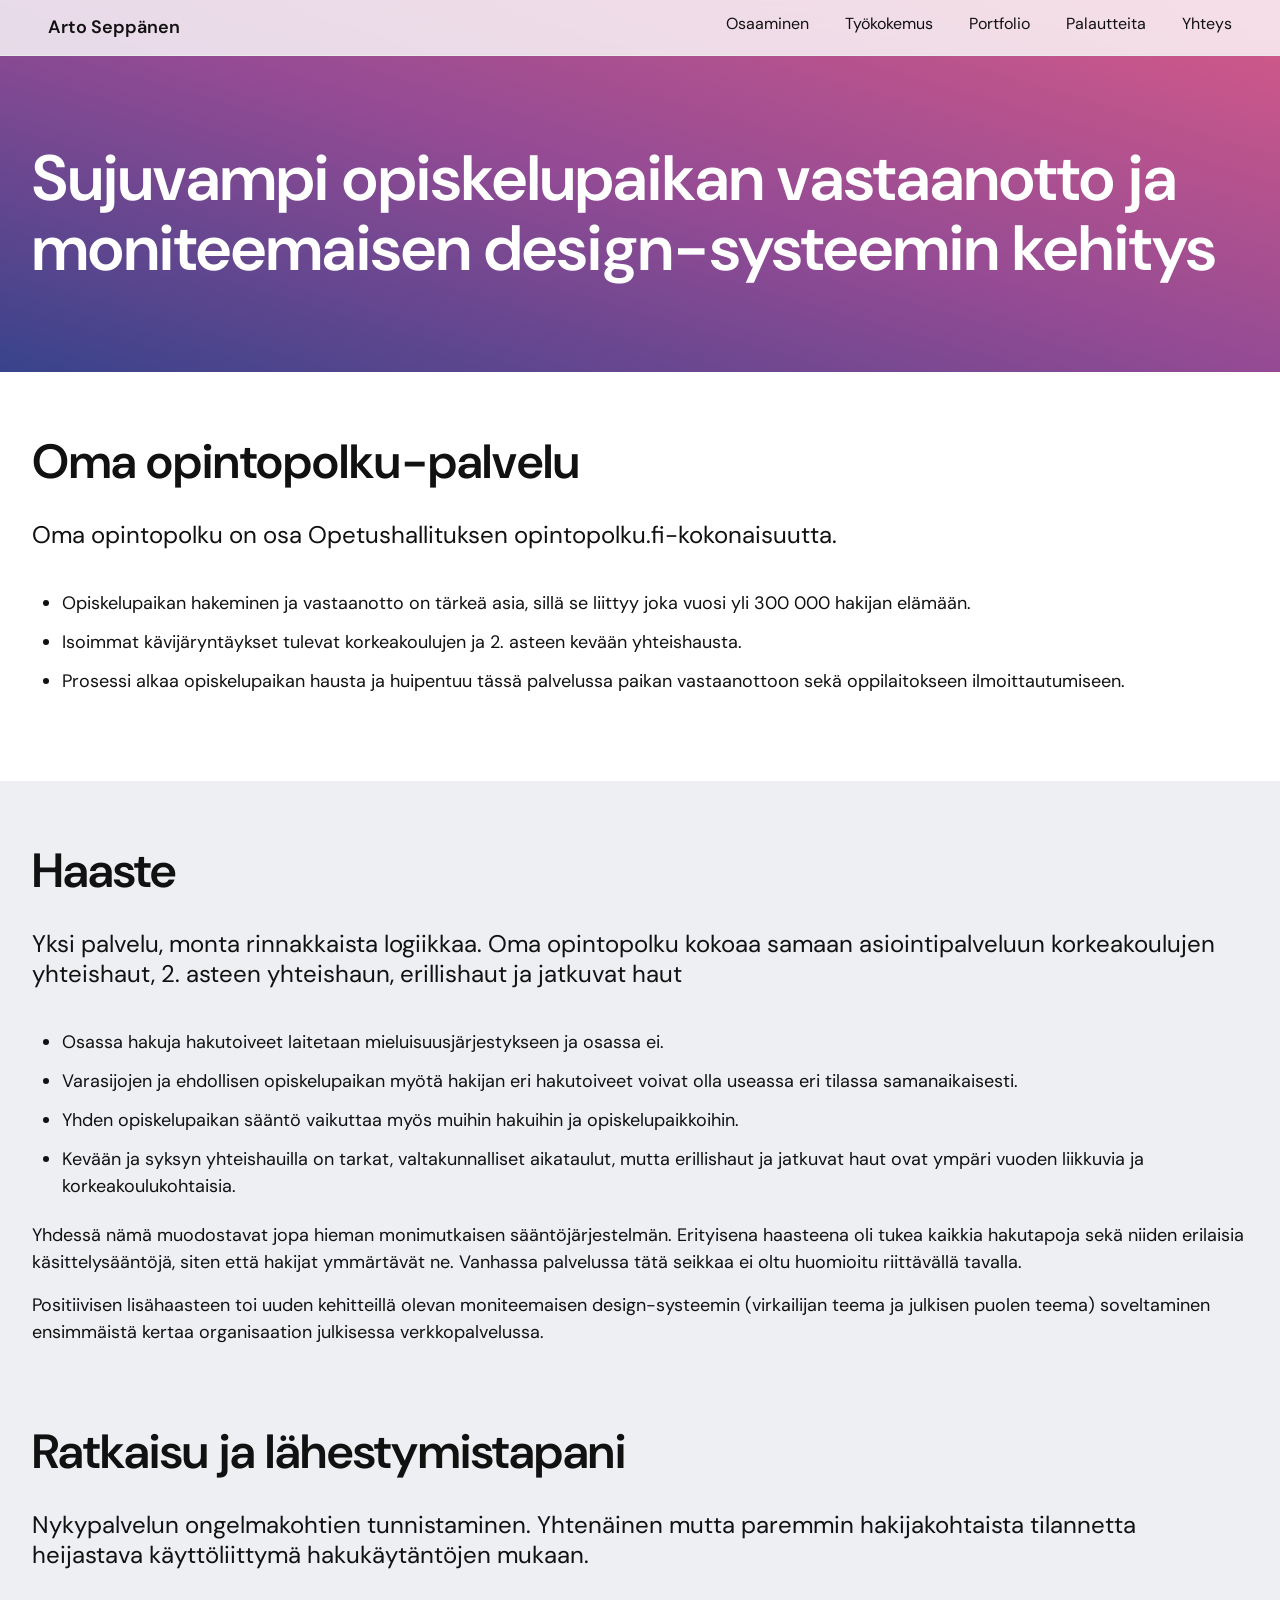
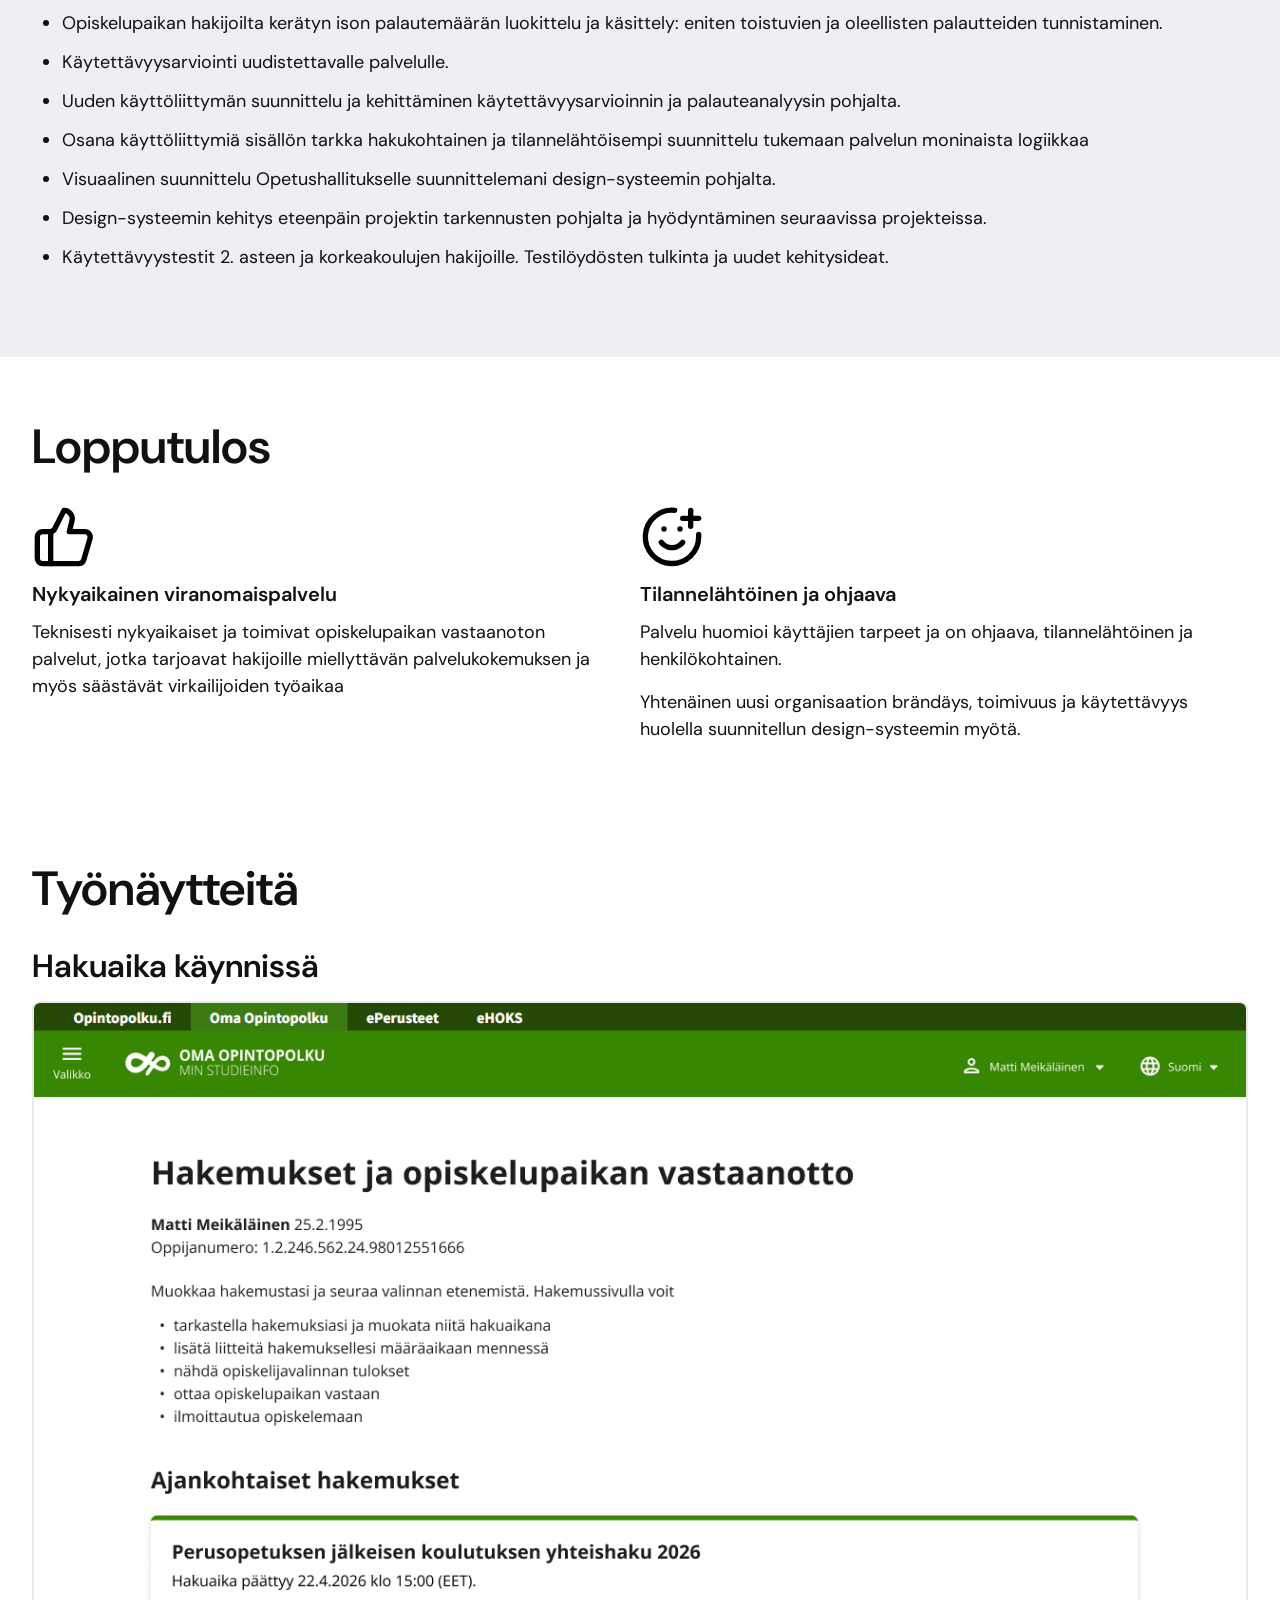
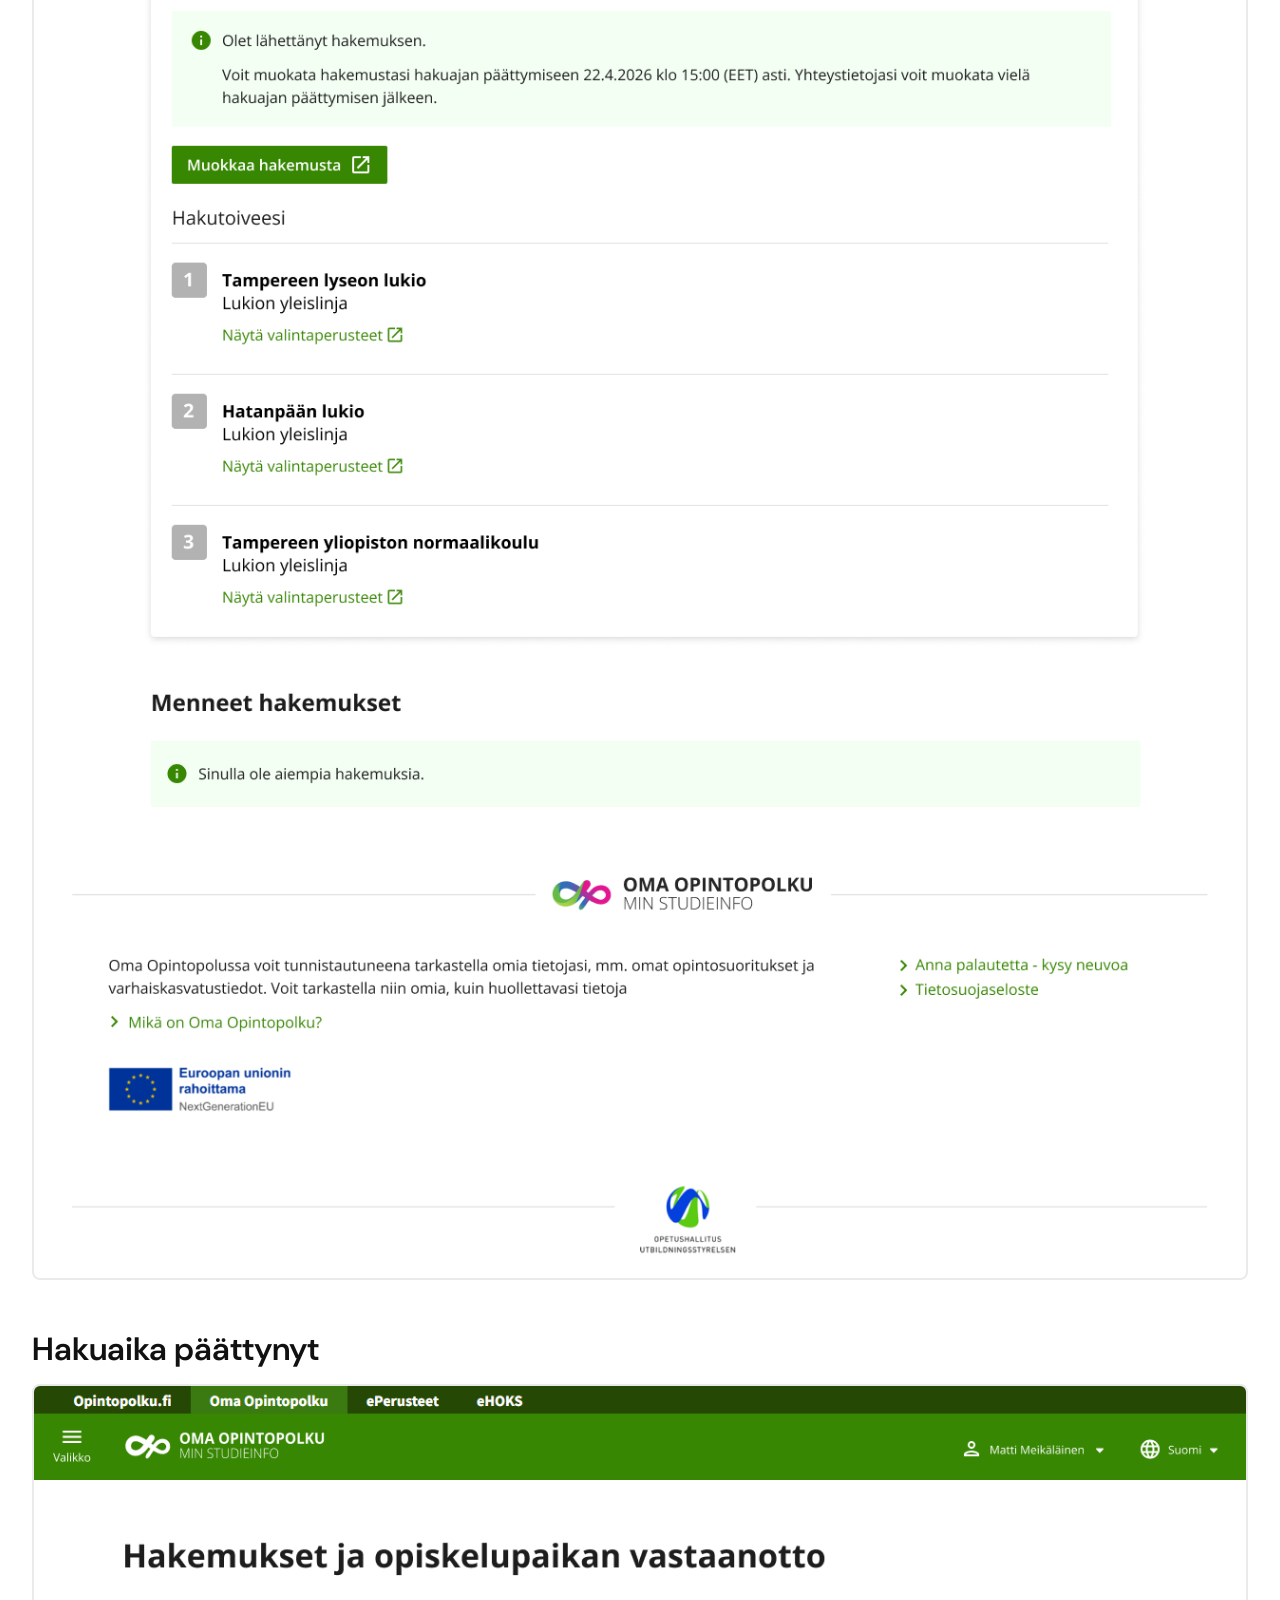
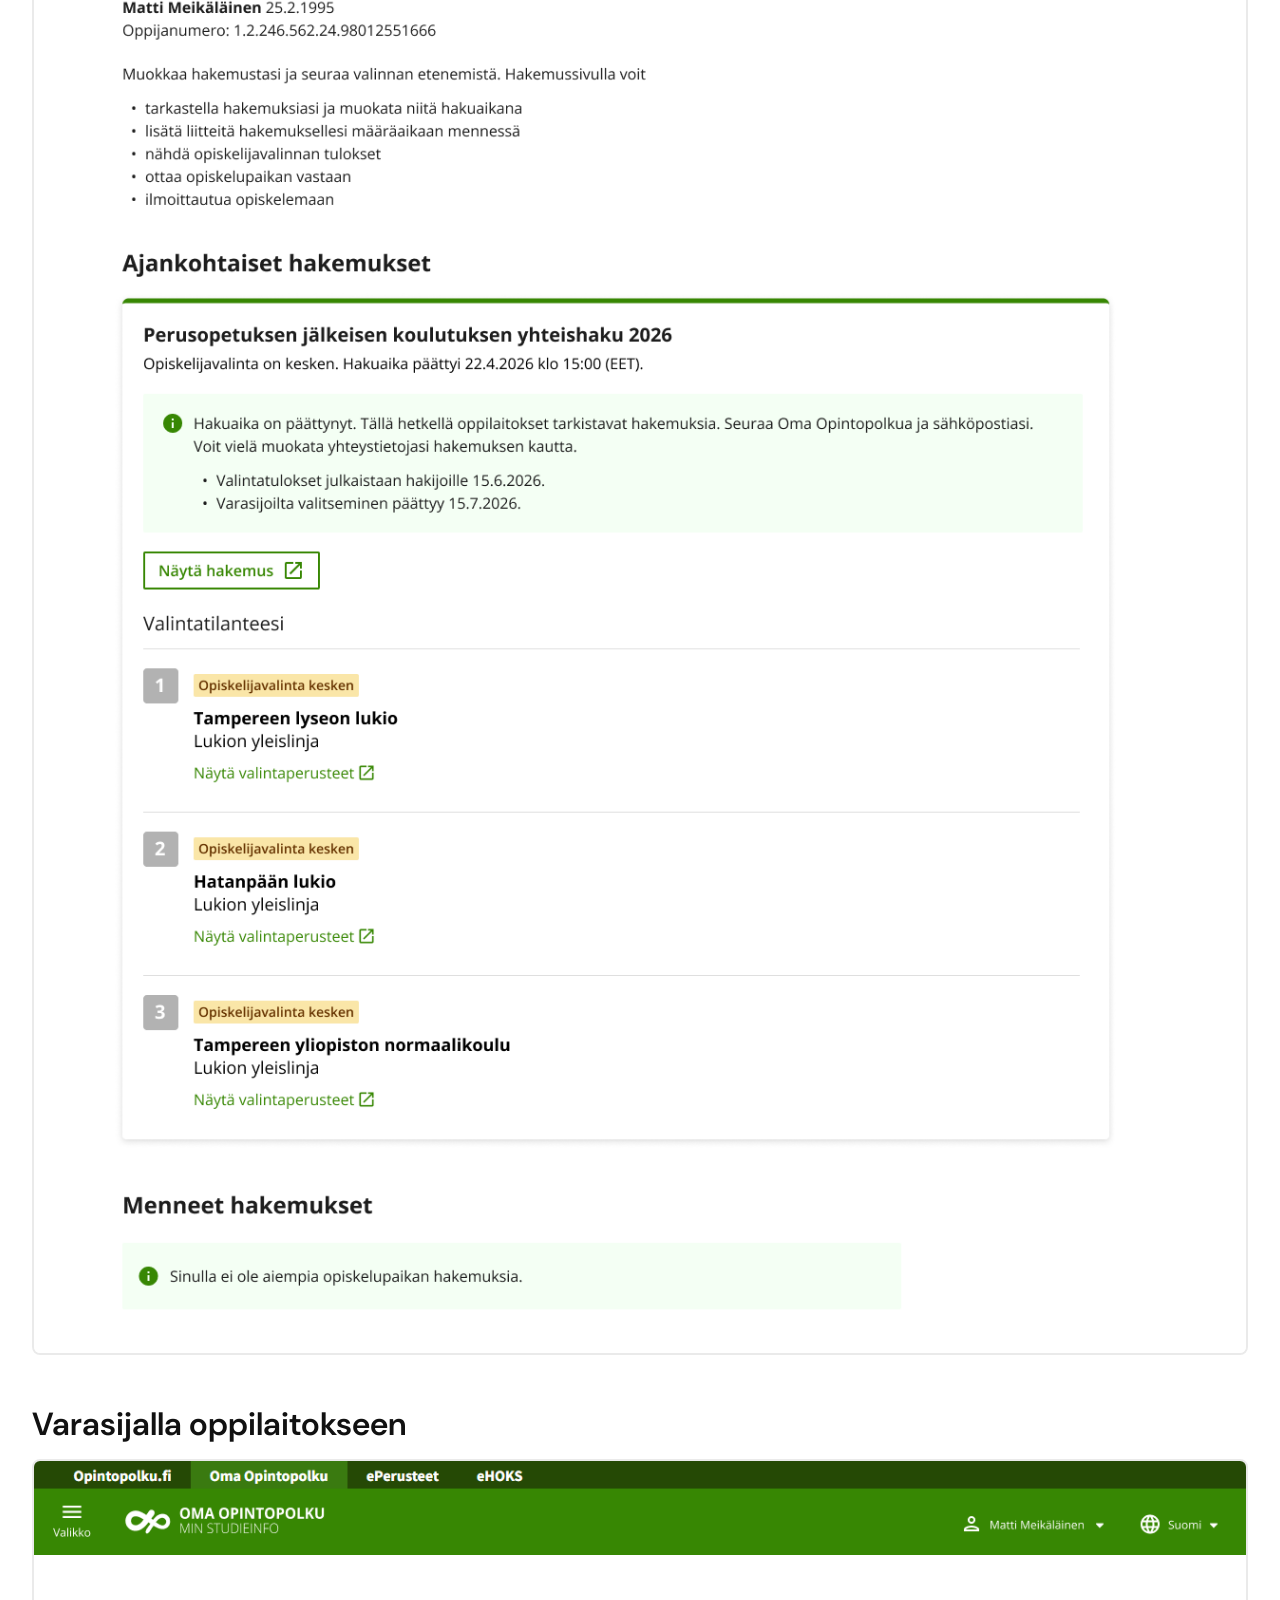
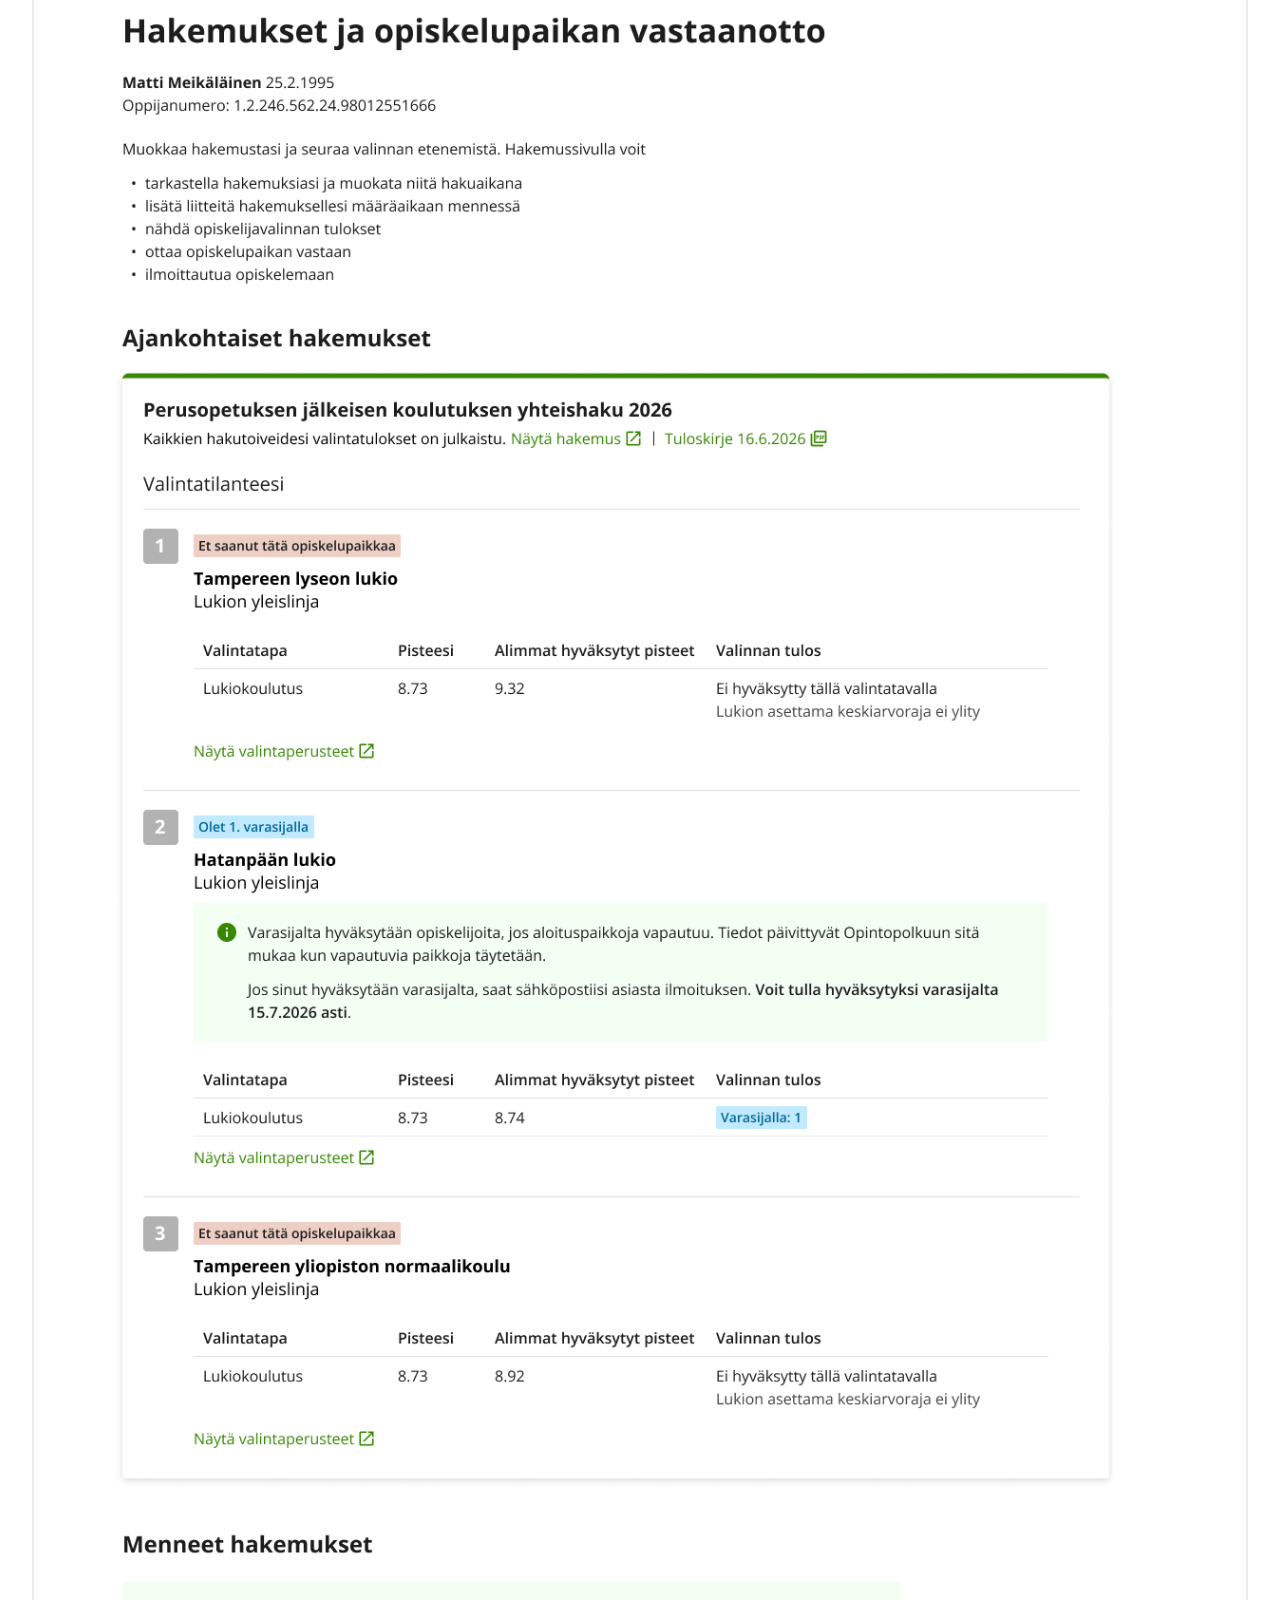
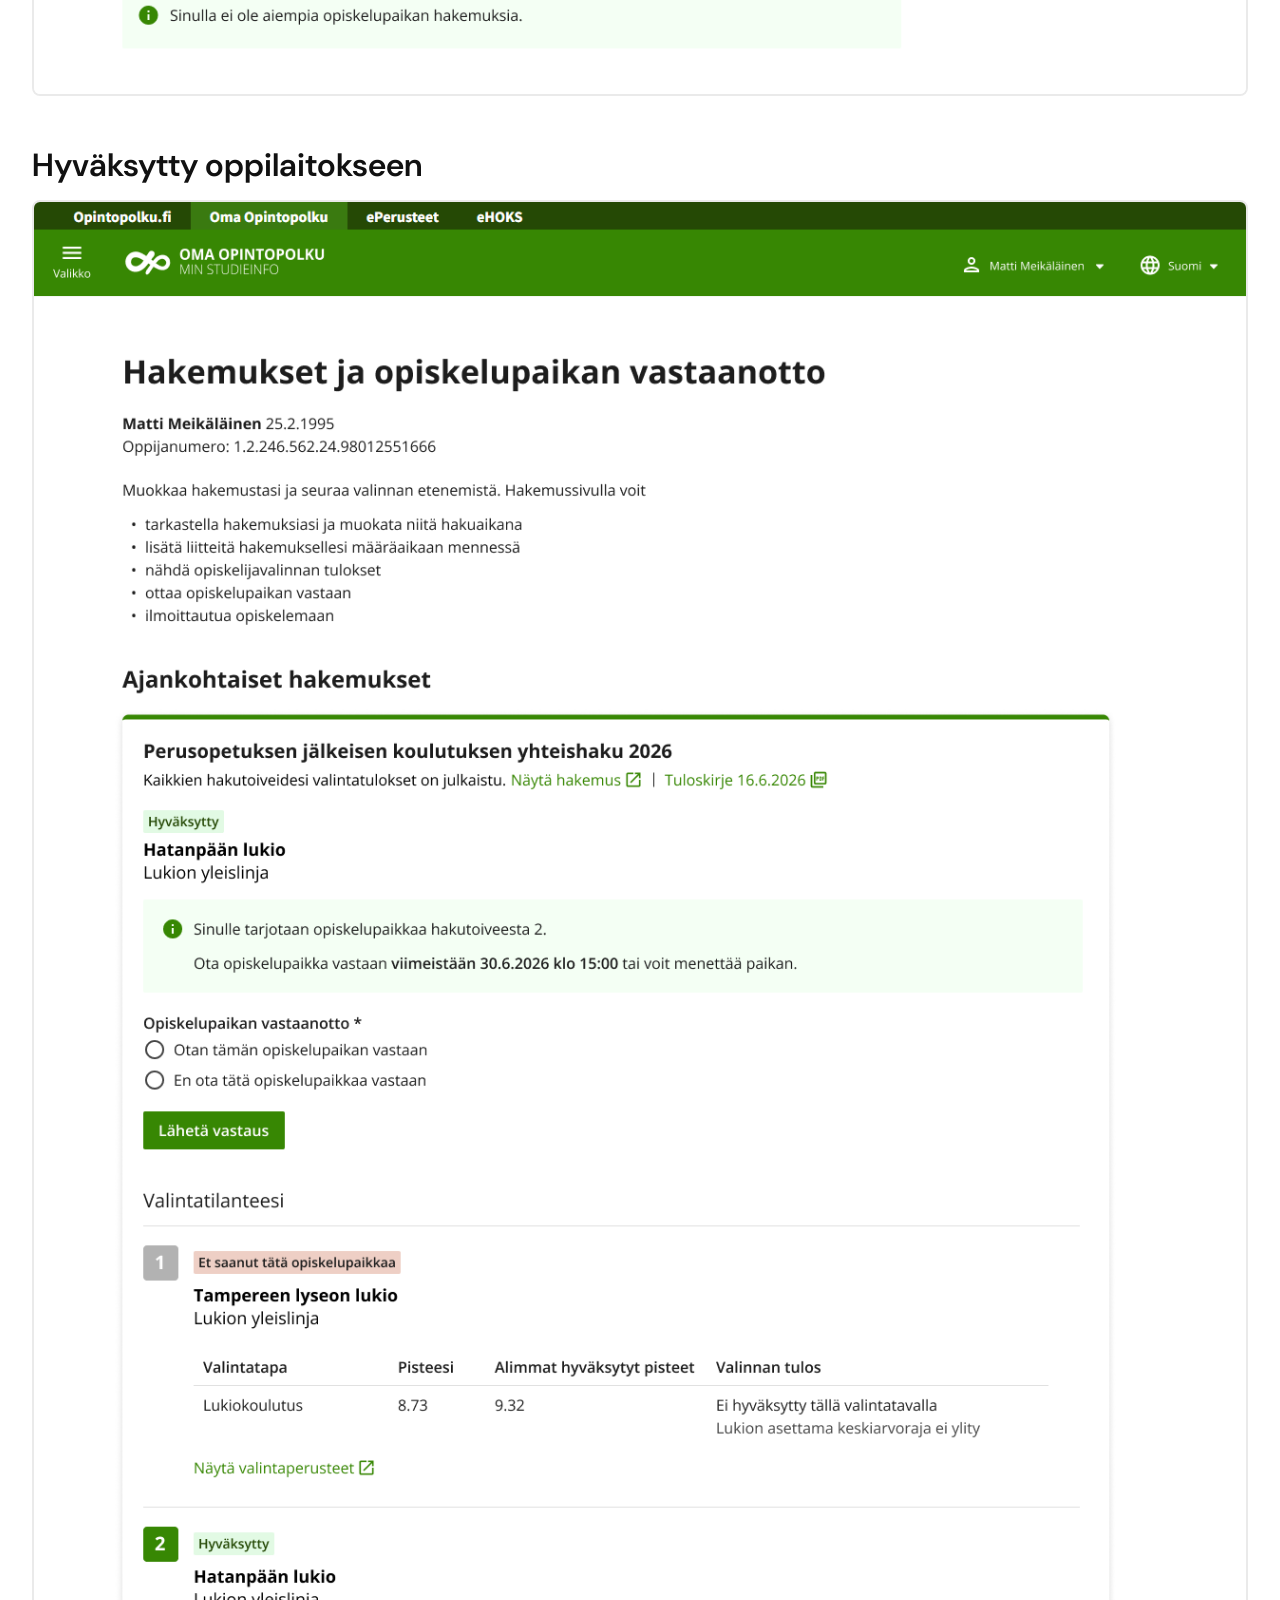
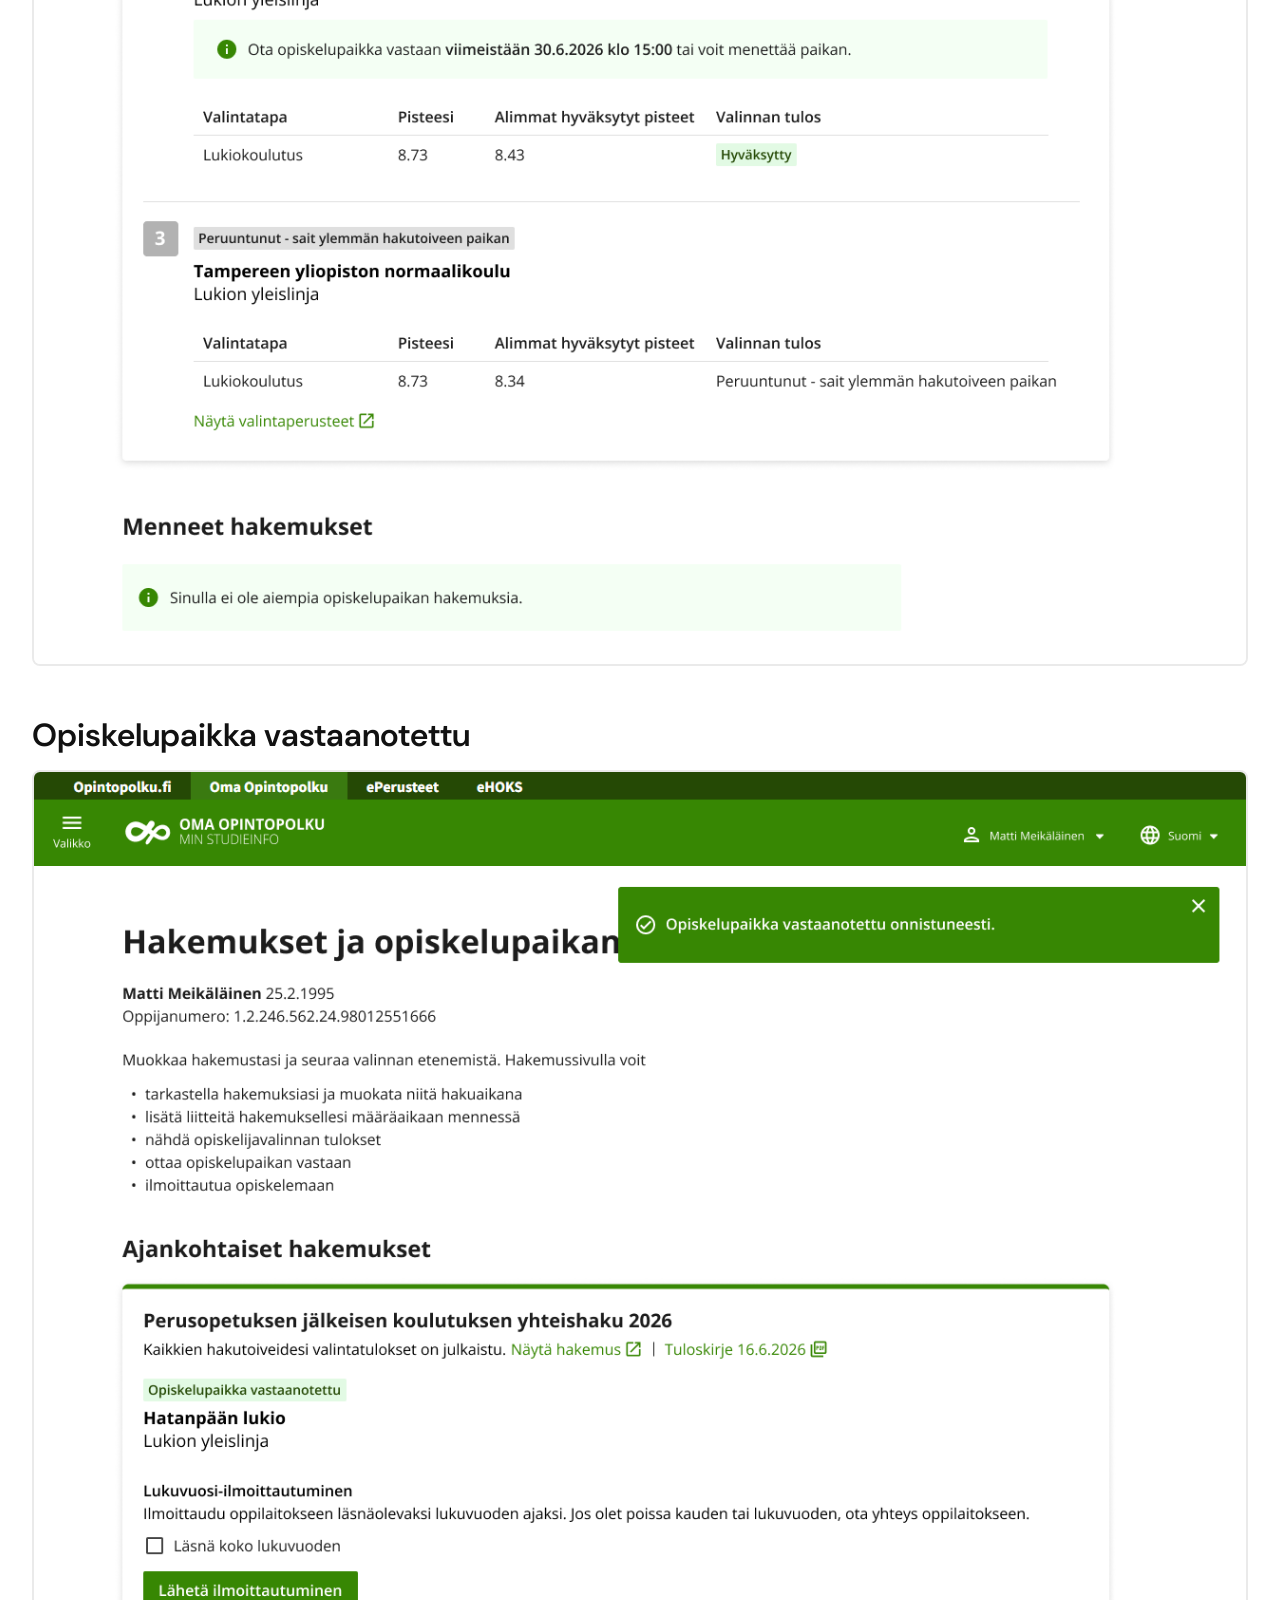
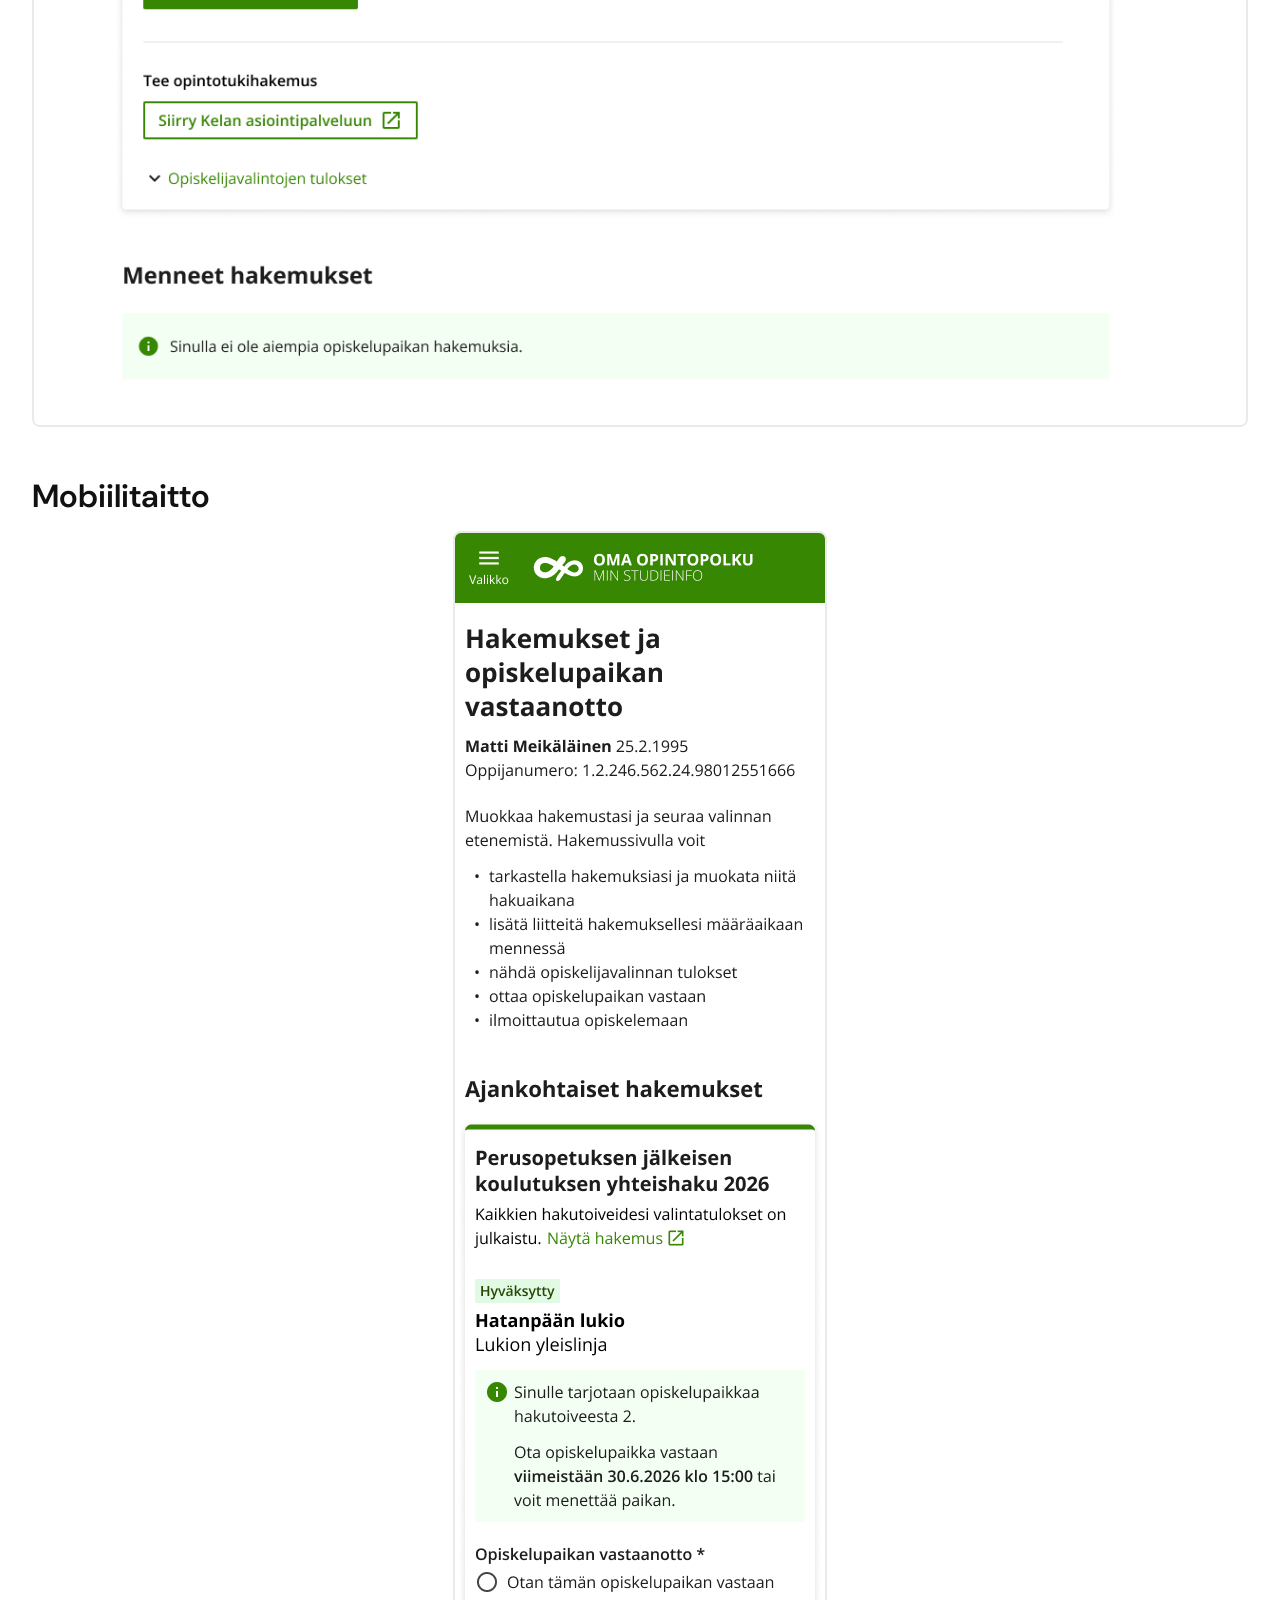
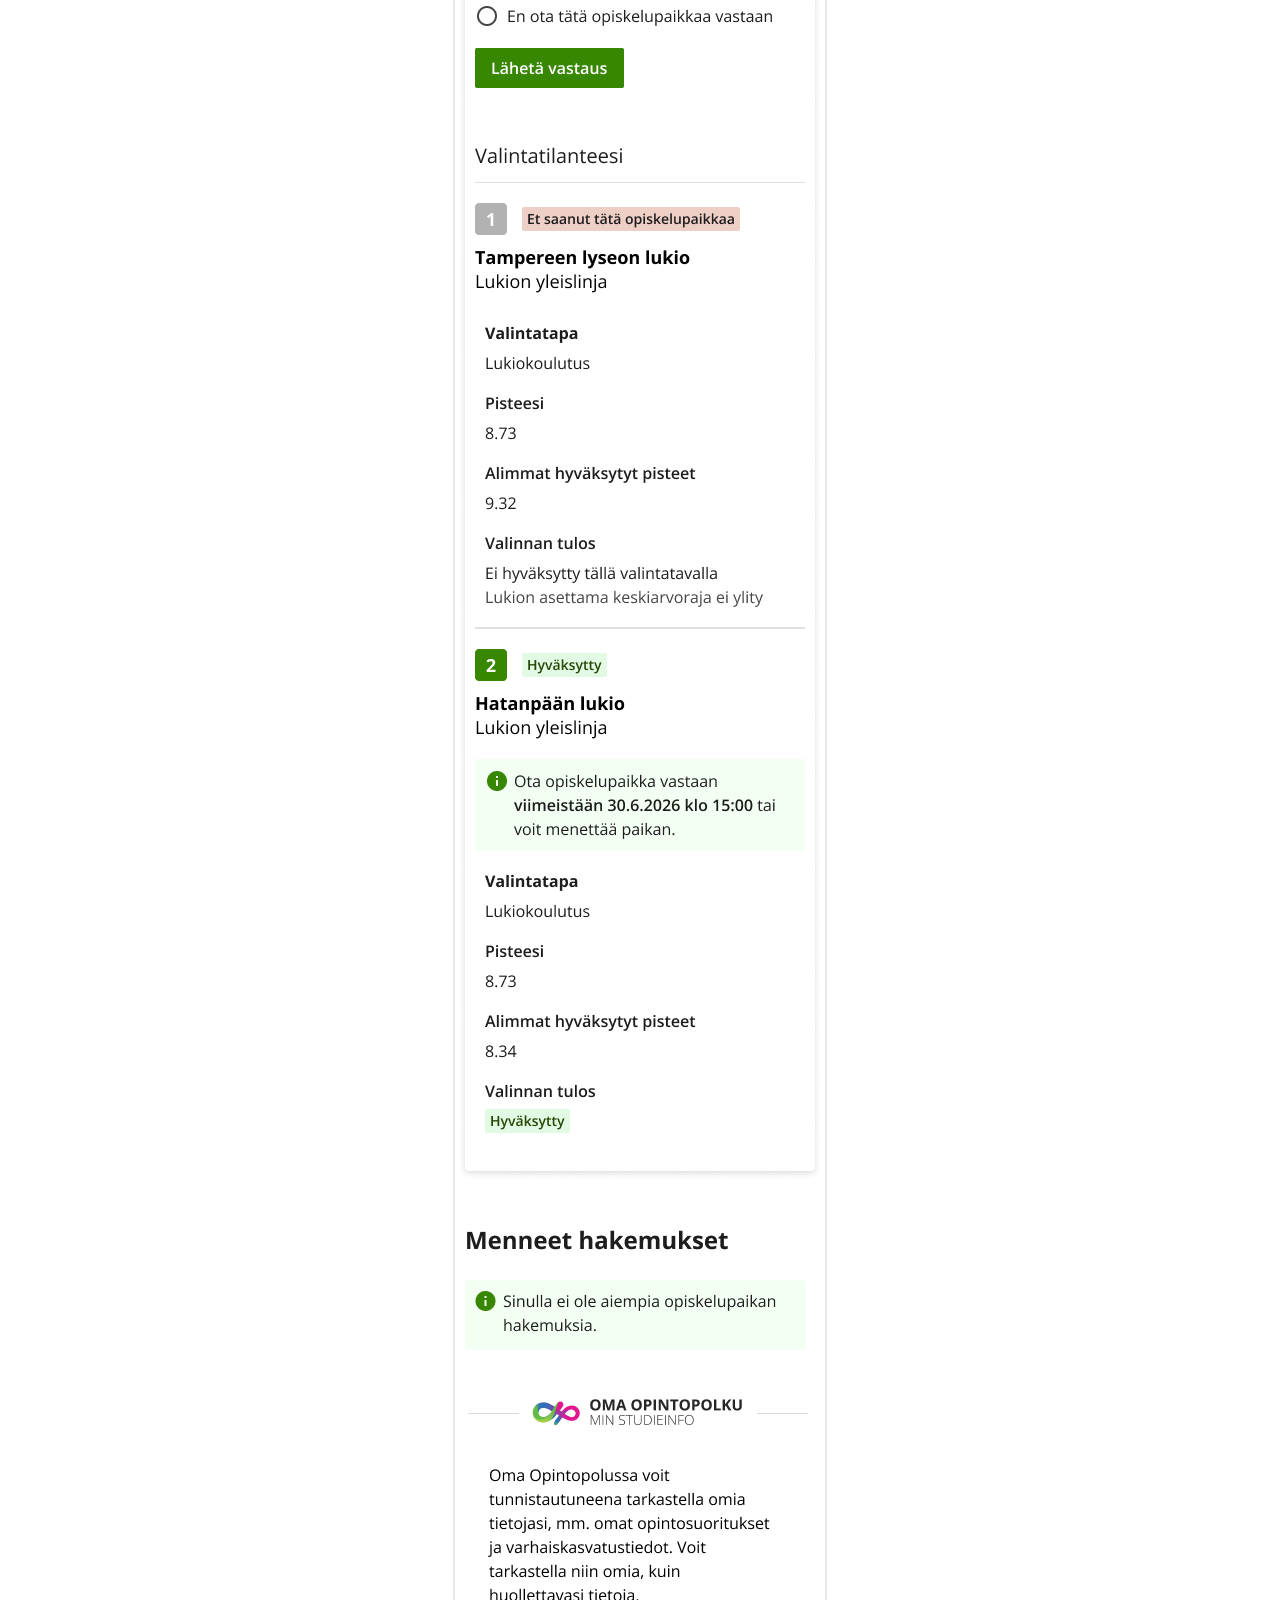
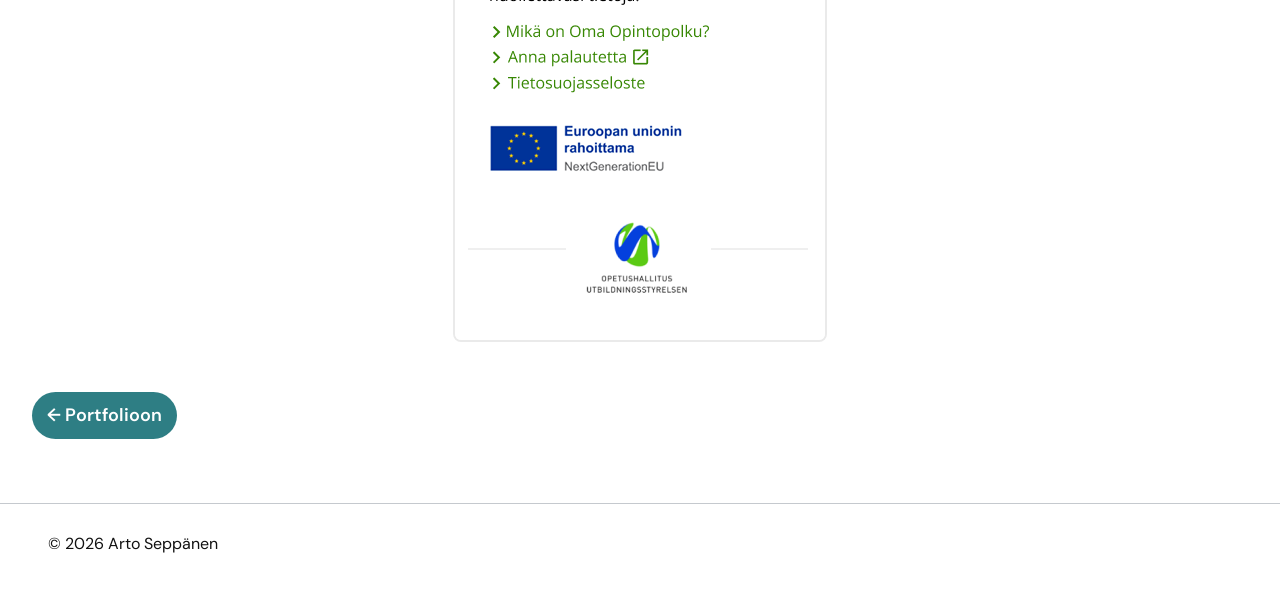
==== projekti1.html @ 7239468c "Add files via upload" ====
<!DOCTYPE html>
<html lang="en">
<head>
  <meta charset="UTF-8">
  <meta name="viewport" content="width=device-width, initial-scale=1.0">
  <meta name="robots" content="noindex">
  <link rel="icon" href="data:,">
  <title>Arto Seppänen — Senior UX Designer</title>  
  <link rel="preconnect" href="https://fonts.googleapis.com">
  <link rel="preconnect" href="https://fonts.gstatic.com" crossorigin>
  <link href="https://fonts.googleapis.com/css2?family=Charis+SIL:ital,wght@0,400;0,700;1,400;1,700&family=DM+Sans:ital,opsz,wght@0,9..40,100..1000;1,9..40,100..1000&family=Open+Sans:ital,wght@0,300..800;1,300..800&display=swap" rel="stylesheet">
  <link rel="stylesheet" href="styles.css">
  
</head>
<body>
<a href="#esittely" class="skip-link">Hyppää osaamiseen</a>

<!-- NAV -->
<nav>
  <a href="../#hero" class="nav-logo">Arto Seppänen</a>
  <ul class="nav-links">
    <li><a href="../#esittely">Osaaminen</a></li>
    <li><a href="../#tyokokemus">Työkokemus</a></li>
    <li><a href="../#portfolio">Portfolio</a></li>
    <li><a href="../#palautteita">Palautteita</a></li>
    <li><a href="../#yhteys">Yhteys</a></li>
  </ul>
  <button class="hamburger" id="ham" aria-label="Avaa valikko">
    <span></span><span></span><span></span>
  </button>
</nav>

<!-- MOBILE MENU -->
<nav class="mobile-menu" id="mob" aria-label="Navigaatio" aria-hidden="true">
  <a href="../#esittely" class="mob-link">Osaaminen</a>
  <a href="../#tyokokemus" class="mob-link">Työkokemus</a>
  <a href="../#portfolio" class="mob-link">Portfolio</a>
  	<a href="projekti1.html" class="mob-link sublevel activesub">Opetushallituksen Oma opintopolku</a>
	<a href="projekti2.html" class="mob-link sublevel">Wärtsilä FOS</a>
	<a href="projekti3.html" class="mob-link sublevel">ELSA-palvelu</a>
  <a href="../#palautteita" class="mob-link">Palautteita</a>
  <a href="../#yhteys" class="mob-link">Yhteys</a>
</nav>

<main id="main-content">


  
  <!-- HERO -->
  <section id="esittely" class="portfolio project1">

  <div class="contentwrapper">

  
    <div class="hero-content-portfolio">
      <h1>Sujuvampi opiskelupaikan vastaanotto ja moniteemaisen design-systeemin kehitys</h1>
	</div>
	  
  </div>
  </section>

  <!-- projektiesittely -->
  <section id="palvelun-esittely">
  <div class="contentwrapper">
 
<h2>Oma opintopolku-palvelu</h2>
	<p class="hero-sub">Oma opintopolku on osa Opetushallituksen opintopolku.fi-kokonaisuutta.</p>
	<ul>
		<li>Opiskelupaikan hakeminen ja vastaanotto on tärkeä asia, sillä se liittyy joka vuosi yli 300 000 hakijan elämään. </li>
		<li>Isoimmat kävijäryntäykset tulevat korkeakoulujen ja 2. asteen kevään yhteishausta.</li>
		<li>Prosessi alkaa opiskelupaikan hausta ja huipentuu tässä palvelussa paikan vastaanottoon sekä oppilaitokseen ilmoittautumiseen.</li>
    </ul>
	
   </div>
  </section>
  
 <section id="tumma">
  <div class="contentwrapper">
  
<h2>Haaste</h2>
<p class="hero-sub">Yksi palvelu, monta rinnakkaista logiikkaa. Oma opintopolku kokoaa samaan asiointipalveluun korkeakoulujen yhteishaut, 2. asteen yhteishaun, erillishaut ja jatkuvat haut</p>
 
	<ul>
		<li>Osassa hakuja hakutoiveet laitetaan mieluisuusjärjestykseen ja osassa ei.</li>
		<li>Varasijojen ja ehdollisen opiskelupaikan myötä hakijan eri hakutoiveet voivat olla useassa eri tilassa samanaikaisesti.</li>
		<li>Yhden opiskelupaikan sääntö vaikuttaa myös muihin hakuihin ja opiskelupaikkoihin.</li>
		<li>Kevään ja syksyn yhteishauilla on tarkat, valtakunnalliset aikataulut, mutta erillishaut ja jatkuvat haut ovat ympäri vuoden liikkuvia ja korkeakoulukohtaisia.</li>
	</ul>

<p>Yhdessä nämä muodostavat jopa hieman monimutkaisen sääntöjärjestelmän. Erityisena haasteena oli tukea kaikkia hakutapoja sekä niiden erilaisia käsittelysääntöjä, siten että hakijat ymmärtävät ne. Vanhassa palvelussa tätä seikkaa ei oltu huomioitu riittävällä tavalla.</p>
<p>Positiivisen lisähaasteen toi uuden kehitteillä olevan moniteemaisen design-systeemin (virkailijan teema ja julkisen puolen teema) soveltaminen ensimmäistä kertaa organisaation julkisessa verkkopalvelussa.</p>
				
	

<h2 class="space">Ratkaisu ja lähestymistapani</h2>
<p class="hero-sub">Nykypalvelun ongelmakohtien tunnistaminen. Yhtenäinen mutta paremmin hakijakohtaista tilannetta heijastava käyttöliittymä hakukäytäntöjen mukaan.</p>
	<ul>		
		<li>Opiskelupaikan hakijoilta kerätyn ison palautemäärän luokittelu ja käsittely: eniten toistuvien ja oleellisten palautteiden tunnistaminen.</li>
		<li>Käytettävyysarviointi uudistettavalle palvelulle.</li>
		<li>Uuden käyttöliittymän suunnittelu ja kehittäminen käytettävyysarvioinnin ja palauteanalyysin pohjalta.</li>
		<li>Osana käyttöliittymiä sisällön tarkka hakukohtainen ja tilannelähtöisempi suunnittelu tukemaan palvelun moninaista logiikkaa</li>
		<li>Visuaalinen suunnittelu Opetushallitukselle suunnittelemani design-systeemin pohjalta.</li>
		<li>Design-systeemin kehitys eteenpäin projektin tarkennusten pohjalta ja hyödyntäminen seuraavissa projekteissa.</li>
		<li>Käytettävyystestit 2. asteen ja korkeakoulujen hakijoille. Testilöydösten tulkinta ja uudet kehitysideat.</li>
	</ul>
	
   </div>
  </section>
  
 <section id="vaalea">
  <div class="contentwrapper">

	<h2>Lopputulos</h2>

 
 <div class="konkreatia esittely-cols">
      <div class="esittely-col">
	   <div class="esittely-stat"><img src="thumbs-up.svg" aria-hidden="true"/></div> 
	  <h4>Nykyaikainen viranomaispalvelu</h4>
       <p>Teknisesti nykyaikaiset ja toimivat opiskelupaikan vastaanoton palvelut, jotka tarjoavat hakijoille miellyttävän palvelukokemuksen ja myös säästävät virkailijoiden työaikaa </p>
	   <p></p>
      </div>
       <div class="esittely-col">
	   <div class="esittely-stat"><img src="smile-plus.svg" aria-hidden="true"/></div> 
	     <h4>Tilannelähtöinen ja ohjaava</h4>
		<p>Palvelu huomioi käyttäjien tarpeet ja on ohjaava, tilannelähtöinen ja henkilökohtainen.</p>
        <p>Yhtenäinen uusi organisaation brändäys, toimivuus ja käytettävyys huolella suunnitellun design-systeemin myötä.</p> 
		
      </div>	 
	</div>
	
   <h2 class="space">Työnäytteitä</h2>
   
   <h3>Hakuaika käynnissä</h3>
	<img class="portfoliokuva" src="oph1.png" alt="Hakuaika käynnissä">
	
	<h3>Hakuaika päättynyt</h3>
	<img class="portfoliokuva" src="oph2.png" alt="Hakuaika päättynyt">
	
	<h3>Varasijalla oppilaitokseen</h3>
	<img class="portfoliokuva" src="oph3.png" alt="Varasijalla">
	
	<h3>Hyväksytty oppilaitokseen</h3>
	<img class="portfoliokuva" src="oph4.png" alt="Hyväksytty">
	
	<h3>Opiskelupaikka vastaanotettu</h3>
	<img class="portfoliokuva" src="oph5.png" alt="Opiskelupaikka vastaanotettu">
	
	<h3>Mobiilitaitto</h3>
	<img class="portfoliokuva" src="ophmobile.png" alt="Mobiilitaiton esimerkki opiskelupaikan vastaanotosta">


<a href="../#portfolio" class="portfolio-link">← Portfolioon</a>


    </div>
  </section>

 

</main>

<footer>
  <p>© 2026 Arto Seppänen </p>
  </footer>

<script>
  /* ── Hamburger ── */
  const ham  = document.getElementById('ham');
  const mob  = document.getElementById('mob');
  const mobs = document.querySelectorAll('.mob-link');

  function closeMenu() {
    ham.classList.remove('open');
    mob.classList.remove('open');
    mob.setAttribute('aria-hidden', 'true');
    document.body.style.overflow = '';
  }

  ham.addEventListener('click', () => {
    const isOpen = mob.classList.toggle('open');
    mob.setAttribute('aria-hidden', isOpen ? 'false' : 'true');
    ham.classList.toggle('open');
    document.body.style.overflow = isOpen ? 'hidden' : '';
  });

  mobs.forEach(l => l.addEventListener('click', closeMenu));

  /* ── Scrollspy ── */
  const sections  = document.querySelectorAll('section[id]');
  const navLinks  = document.querySelectorAll('.nav-links a');
  const mobLinks  = document.querySelectorAll('.mob-link');

  function setActive(id) {
    navLinks.forEach(l => {
      l.classList.toggle('active', l.getAttribute('href') === '#' + id);
    });
    mobLinks.forEach(l => {
      l.classList.toggle('active', l.getAttribute('href') === '#' + id);
    });
  }

  const spy = new IntersectionObserver(entries => {
    entries.forEach(e => {
      if (e.isIntersecting) setActive(e.target.id);
    });
  }, { rootMargin: '-42% 0px -52% 0px', threshold: 0 });

  sections.forEach(s => spy.observe(s));
</script>
</body>
</html>
---- styles.css ----
/* ── RESET ─────────────────────────────────────── */
    *, *::before, *::after { box-sizing: border-box; margin: 0; padding: 0; }
    em, i, cite, var { font-style: normal; }

    :root {
	  --accent: #00455c; /*korostus */
	   
	  --link:    #2E7E84; /*linkit */
	  --linkhover: #22686D; /*linkkipainikkeet hover */
      --bg:      #EDEFF2; /* tausta */ /* ── esittely #6d327c, #485DA6, #00a1ba, #00BF98, #36C486) */
      --ink:     #111111; /*body text*/
      
	  --muted:   #505050;
      --rule:    #C5C9CE;
      --white:   #FFFFFF;
      --dark:    #1b365d;

      --f-body:    'DM Sans', sans-serif;
        
    }
	
	
    /* ── taustavärit  ──────────────────────────────────────── */	
	#esittely.portfolio {color: var(--white); padding-top: 144px;}
	#esittely.portfolio.project1 {background:linear-gradient(to right top, #38438b, #944b94, #d75a88); }	
	#esittely.portfolio.project2 {background:linear-gradient(to left bottom, #00bf98, #00a79b, #008f95, #007687, #235e72, #2f4858); }
	#esittely.portfolio.project3 {background:linear-gradient(to left bottom, #00a1ba, #0c92c4, #00455c);}



    html { scroll-behavior: smooth; font-style: normal; font-size: 16px; }

    body {
      background: var(--bg);
      color: var(--ink);
      font-family: var(--f-body);
      font-weight: 400;
      line-height: 1.5;
	  font-size: 18px;
      overflow-x: hidden;
    }

	/* a:link, a:visited, a:active {color: var(--link);}
	a:hover {text-decoration: underline; color: var(--link);} */
	
	h1, h2.h1 {font-size: 64px; line-height: 70px; margin-bottom: 24px; font-weight: 600;}
	h2 {font-size: 48px; line-height: 52px; margin-bottom: 32px;  font-weight: 600;}
	h2.space {padding-top: 64px;}
	h3 {font-size: 32px; line-height: 38px; margin-bottom: 16px; font-weight: 600;}	
	h4 {font-size: 20px; line-height: 26px; margin-bottom: 12px; font-weight: 600;}	
	h5 {font-size: 16px; line-height: 22px; margin-bottom: 8px; font-weight: 600;}
	
	.accent {color: var(--accent); }
	.accent2 {color: var(--accent2); }

    img { display: block; max-width: 100%; }


    /* ── DARK SECTION COLOUR OVERRIDES (contrast compliance) ── */
    #esittely, .cs-challenge {
      --accent: #fff;
      --muted:  #A0A0A0;
    }
    [style*="background: var(--dark)"],
    .mobile-menu {
      --accent: #0DB32B;
      --muted:  #A0A0A0;
    }
	
	ul {margin-left: 30px; padding-bottom: 10px; }
	ul li  {margin-bottom: 12px;}
	
	hr {margin: 32px 0 48px; border: 1px solid var(--rule);}
	
	p {margin-bottom: 16px;}
	
	a {color: var(--link); text-decoration:underline;}
	a:hover {text-decoration:none;}
	
	
	 /* ── back  portfoliosta ────────────────────────────────────────── */
	 .back-link { font-family: var(--f-label); font-size: 13px; letter-spacing: 0.16em; color: var(--ink); text-decoration: none; transition: color 0.15s; }
    .back-link:hover { color: var(--accent); }
	
	 /* ── bottom nav portfoliossa ── */
    .cs-footer-nav { padding: 56px 48px; display: grid; grid-template-columns: 1fr auto 1fr; align-items: center; border-top: 1px solid var(--rule); gap: 24px; }
    .fnav-back { font-family: var(--f-label); font-size: 13px; letter-spacing: 0.16em; color: var(--ink); text-decoration: none; transition: color 0.15s; }
    .fnav-back:hover { color: var(--accent); }
    .fnav-center { text-align: center; }
    .fnav-sig { font-family: var(--f-display); font-size: 22px; font-weight: 600; letter-spacing: -0.02em; color: var(--ink); text-decoration: none; }
    .fnav-end { font-family: var(--f-label); font-size: 13px; letter-spacing: 0.16em; color: var(--ink); text-decoration: none; text-align: right; transition: color 0.15s; display: block; }
    .fnav-end:hover { color: var(--accent); }
    .fnav-end-label { font-family: var(--f-display); font-size: 20px; font-weight: 600; color: var(--ink); display: block; margin-top: 4px; }
    .fnav-prev { display: block; text-align: left; }
    .fnav-prev-label { font-family: var(--f-display); font-size: 20px; font-weight: 600; color: var(--ink); display: block; margin-top: 4px; }
	
	
	  @media (max-width: 990px) {
     
      .fnav-end, .fnav-prev { text-align: center; }
    }


    /* ── NAV ────────────────────────────────────────── */
    nav {
      position: fixed;
      top: 0; left: 0; right: 0;
      z-index: 200;
      height: 56px;
      display: flex;
      align-items: center;
      padding: 0 48px;
      background: rgba( 253, 253, 253, 0.81 );
      backdrop-filter: blur(10px);
	  border-bottom: 1px solid #eaeaea;
	 }

    .nav-logo {
      font-size: 18px;
      font-weight: 600;
      color: #111;
      text-decoration: none;
      margin-right: auto;
    }

    .nav-links {
      display: flex;
      gap: 36px;
      list-style: none;
	  margin-top: 14px;
    }

    .nav-links a {
      font-size: 16px;
      font-weight: 400;
      color: var(--ink);
      text-decoration: none;
      position: relative;
      padding-bottom: 4px;
      transition: color 0.15s;
    }

    .nav-links a::after {
      content: '';
      position: absolute;
      bottom: -4px; left: 0;
      width: 0; height: 4px;
      background: var(--link);
      transition: width 0.22s ease;
    }

    .nav-links a:hover { color: var(--dark); }
    .nav-links a.active { color: var(--ink); }
    .nav-links a.active::after,
    .nav-links a:hover::after { width: 100%; }

    /* Hamburger */
    .hamburger {
      display: none;
      flex-direction: column;
      gap: 5px;
      cursor: pointer;
      background: none;
      border: none;
      padding: 4px;
    }

    .hamburger span {
      display: block;
      width: 22px; height: 1px;
      background: var(--ink);
      transition: transform 0.22s, opacity 0.22s;
    }

    .hamburger.open span:nth-child(1) { transform: translateY(6px) rotate(45deg); }
    .hamburger.open span:nth-child(2) { opacity: 0; }
    .hamburger.open span:nth-child(3) { transform: translateY(-6px) rotate(-45deg); }

    /* Mobile overlay */
    .mobile-menu {
      position: fixed;
      inset: 56px 0 0;
      background: var(--link);
	  height: 408px;
      z-index: 199;
      display: none;
      flex-direction: column;
      padding: 0px;
    }

    .mobile-menu.open { display: flex; }

    .mobile-menu a {
    
      font-weight: 400;
      color: var(--white);
	  width: 100%; 
	  display: block;
      text-decoration: none;
      line-height: 1.15;
      border-top: 1px solid rgba(255,255,255,0.15);
      padding: 16px 0 16px 20px;
      transition: color 0.15s;
	  font-weight: 500; 
    }

    .mobile-menu a:first-child { border-bottom: none; }
    .mobile-menu a:hover { }

    .mobile-menu a.active {
      color: var(--bg);
      border-left: 4px solid var(--white);
      padding-left: 20px;
    }
	
	 .mobile-menu a.sublevel {padding-left: 30px; border-top:0; font-weight: 400; }
	 .mobile-menu a.sublevel.activesub  {border-left: 4px solid var(--white);}


    /* ── SECTIONS ────────────────────────────────────── */
    main { padding-top: 0; }

    section {
      padding: 64px 0;
      position: relative;
	  margin: 0 auto;
    }
	
	section#vaalea, section#palvelun-esittely { background: var(--white); padding: 64px 0; }
	section#tumma { background: var(--bg); padding: 64px 0;}
	
	.contentwrapper {margin: 0 auto; max-width: 1280px; width: 100%; padding: 0 32px;}
	

    .ghost-num {
     
      line-height: 1;
      color: var(--rule);
      position: absolute;
      top: 32px; right: 48px;
      user-select: none;
      pointer-events: none;
    }

    .kicker {
      font-size: 16px;
	  font-weight: 600;
      text-transform: uppercase;
      color: var(--accent);
      margin-bottom: 28px;
    }

    /* ── HERO ─────────────────────────────────────────── */
    #hero {
      min-height: 100vh;
      display: flex;
      flex-direction: column;
      justify-content: flex-end;
      padding: 0;
      position: relative;
      overflow: hidden;
	  
    }

    .hero-bg {
      position: absolute;
	  right:-3.5%;
	  opacity: 0.5;
	  top:10%;
      width: 25%;
      z-index: 2;  
    }

    /* Gradient layeri — vaalea pohjalta, normaali ylhäältä */
    .hero-overlay {
      position: absolute;
      inset: 0;
      z-index: 1;
      background: linear-gradient(to right top, #6d327c, #485DA6, #00a1ba, #00BF98, #36C486)
    }
	
    .hero-content {
      position: relative;
      z-index: 2;
      padding: 0 0 120px;
	 color: var(--white);
    }
	
	.hero-content-portfolio {
	  position: relative;
      z-index: 2;
      padding: 0;			
	}
	


    .hero-meta {
      font-size: 16px;
      color: var(--white);
      margin-bottom: 32px;
    }

    .hero-sub {
      font-size: 24px;
	  line-height: 30px;
      font-weight: 400;
      margin-bottom: 40px;
    }
	
	#hero .hero-sub {max-width: 860px;}
	
	#esittely .hero-sub {margin-bottom: 24px; }
	#esittely.portfolio .hero-sub {margin-bottom: 0px; }

    .btn-primary {
      display: inline-block;
      
   
      color: var(--bg);
      background: var(--ink);
      padding: 15px 36px;
      text-decoration: none;
      transition: background 0.15s;
    }

    .btn-primary:hover { background: var(--accent); }

    .scroll-hint {
      position: absolute;
      bottom: 44px; left: 0px;
      font-size: 14px;   
      color: var(--ink);
    }

    /* ── esittely #6d327c, #485DA6, #00a1ba, #00BF98, #36C486) */
    #esittely {
     
	  
    }


    .esittely-cols {
	  margin-top:32px;
      display: grid;
      grid-template-columns: repeat(2,1fr);
    }
	
	.konkreatia.esittely-cols {grid-template-columns: repeat(2,1fr);}
	.ydinosaaminen.esittely-cols {grid-template-columns: repeat(3,1fr);}

    .esittely-col {
      border-left: 0;
      padding: 0 44px 40px 0;
    }

    .esittely-col:first-child { }

    .esittely-stat {
      font-size: 56px;
      color: var(--accent);
      margin-bottom: 12px;
    }
	
	.big {font-size: 28px;
    font-weight: 700;}
	
	.esittely-stat img {width: 64px; }
	
	.esittely-stat svg path {fill: blue; }

    .esittely-col h3 {
     
      color: var(--bg);
      margin-bottom: 16px;
    }

    .esittely-col p {
      font-size: 18px;
     
    }

    /* ── tyokokemus ─────────────────────────────────────── */
    #tyokokemus {  background: var(--white);  }



    .exp-row {
      display: grid;
      grid-template-columns: 164px 0 1fr;
      gap: 0;
      padding: 40px 0;
    }

    .exp-row { border-bottom: 1px solid var(--rule); }

    .exp-years {
      font-size: 16px;
      color: var(--ink);
      padding-top: 0;
    }

    .exp-rule {
      width: 0;
      background: var(--rule);
    }

    .exp-role {
      font-weight: 600;
      margin-bottom: 6px;
    }

    .exp-co {
      font-size: 16px;
	  font-weight: 500;
     
      color: var(--accent);
      margin-bottom: 12px;
    }

    .exp-desc {
      font-size: 18px;
      color: var(--ink);
      
    }

    /* ── portfolio ────────────────────────────────────────────── */
    #portfolio {}



    .portfolio-grid {
      display: grid;
      grid-template-columns: repeat(3, 1fr);
	  margin-left:-48px;
    }

    .portfolio-card {
      border-left: 1px solid var(--rule);
      padding: 0 48px;
	  margin-top: 24px;
    }
	
	 .portfolio-card h4 {margin-bottom: 24px;}
	 .portfolio-card h4 a {text-decoration:none; color: var(--ink);}

    .portfolio-card:first-child { border-left: none; }
	 .portfolio-card:last-child { }

    .portfolio-img {
      width: 100%;
	  height: 230px;
      object-fit: cover;
      object-position: top center;
      margin-bottom: 24px;

    }

    .portfolio-card:hover .portfolio-img { filter: grayscale(0%); }

    .portfolio-idx {
      font-size: 16px;
      
      color: var(--accent);
      margin-bottom: 6px;
    }

   

    .portfolio-desc {
      font-size: 16px;
      color: var(--ink);
     
      margin-bottom: 20px;
    }

    .portfolio-tags {
      display: flex;
      flex-wrap: wrap;
      gap: 6px;
      margin-bottom: 22px;
    }

    .tag {
      font-size: 14px;
      
      border: 1px solid var(--rule);
      padding: 4px 8px;
      color: var(--ink);
    }

    .portfolio-link {
      color: #fff;
	  background-color: var(--link);
	  border-radius: 25px;
      text-decoration: none;
      padding: 10px 15px;
	  font-weight: 600;  
     display:inline-block;	  
    }

    .portfolio-link:hover { background: var(--linkhover); }
	
	.kuvagalleria {}
	.portfoliokuva {border: 2px solid #eaeaea; border-radius: 8px; margin: 0 auto 50px auto; }
	

    /* ── palautteita ──────────────────────────────────── */
    #palautteita { background: var(--white);}



    .test-grid {
      display: grid;
      grid-template-columns: 1fr;
    }

    .test-card {
      padding: 44px 44px 44px 0;
    }

    .test-card {
      padding: 32px 0 ;
      border-bottom: 1px solid var(--rule);
    }


    .test-author {
      display: flex;
      align-items: center;
      gap: 16px;
    }


    .test-name {
      font-size: 16px;
      font-weight: 500;
	  color:  var(--accent);
    }

    .test-role {
      font-size: 16px;
      color: var(--ink);
    }

    /* ── yhteys ───────────────────────────────────────── */
    #yhteys { min-height: 80vh; background:linear-gradient(to right top, #38438b, #944b94, #d75a88, #ff7e71, #ffb25f, #ffeb68); color:#fff;  }


    .yhteys-headline em {
      color: var(--accent);
    }

    .yhteys-grid {
      display: grid;
      grid-template-columns: 1fr 1fr;
    }

    .yhteys-cell {
      padding: 32px 0;
      border-top: 1px solid var(--rule);
    }
	
	.yhteys-cell img {
		border-radius: 110px; width: 200px; border: 5px solid var(--bg); margin: 0 auto;;
	}

    .yhteys-cell:nth-child(1),
    .yhteys-cell:nth-child(2) {
      border-top: none;
    }

    .yhteys-cell:nth-child(even) {
      padding: 64px 0 32px 32px;
    }

    .yhteys-label {
      font-size: 16px;
      margin-bottom: 8px;
    }

    .yhteys-val {

      font-weight: 400;
      color: var(--white);
      text-decoration: none;
      border-bottom: 1px solid transparent;
      transition: color 0.15s, border-color 0.15s;
    }

    a.yhteys-val {color: var(--white); text-decoration: underline;}
    a.yhteys-val:hover {
      color: var(--hover);
	  text-decoration:none;
    }

    /* ── FOOTER ───────────────────────────────────────── */
    footer {
      padding: 28px 48px;
      display: flex;
      justify-content: space-between;
      align-items: center;
      border-top: 1px solid var(--rule);
	  background: var(--white); 
    }

    footer p {

      font-size: 16px;
    
      color: var(--ink);
    }


@media (max-width: 1100px) {
   .hero-bg {display:none;}
}

    /* ── RESPONSIVE ───────────────────────────────────── */
    @media (max-width: 990px) {
		
      nav    { padding: 0 24px; }
	  .contentwrapper { padding: 0 24px;}
      #hero  { padding: 0; }
      .hero-content { padding: 0 0 84px; }
      .ghost-num { right: 24px; font-size: 100px; }
      .scroll-hint { display: none; }

      .nav-links  { display: none; }
      .hamburger  { display: flex; }

      .esittely-cols, .konkreatia.esittely-cols, .ydinosaaminen.esittely-cols { grid-template-columns: 1fr; gap: 0; }
	  
      .esittely-col:first-child { border-top: none; margin-top: 0; padding-top: 0; }

      .exp-row { grid-template-columns: 1fr; gap: 12px; }
      .exp-rule { display: none; }

      .portfolio-grid { grid-template-columns: 1fr; margin-left:0; }
      .portfolio-card {border:0;padding: 64px 0 0;margin-top: 0;}
      .portfolio-card:first-child { border-top: none; padding-top: 0; }
	  

      .yhteys-grid { grid-template-columns: 1fr; }
      .yhteys-cell:nth-child(even) {border-left: none;padding: 16px 0;}
	  .yhteys-cell img {margin:0;}

      footer { flex-direction: column; gap: 6px; padding: 24px; text-align: center; }
    }

    @media (max-width: 660px) {
      body, p, .esittely-col p, .exp-desc, .exp-co {font-size: 17px; line-height:1.4; }
	  section  {padding: 64px 0 48px 0;}
	  section#vaalea, section#tumma, section#palvelun-esittely {padding: 64px 0 48px 0;}
	  #esittely.portfolio {padding-top: 96px;}
	h1, h2.h1 {font-size: 42px; line-height: 46px; margin-bottom: 16px; }
	h2 {font-size: 34px; line-height: 40px; margin-bottom: 16px; }
	h3 {font-size: 26px; line-height: 32px;}
	p.hero-meta {margin-bottom: 16px;}
	.contentwrapper{padding: 0 16px;}
    .esittely-col {padding-bottom: 24px;}
	hr {margin: 0 0 32px;}
	.esittely-stat img {width: 48px;}
	.portfolio-grid {padding-top: 32px; }
	.portfolio-card {padding-top: 48px; }
	.exp-row {padding: 32px 0;}
	.exp-desc {margin-bottom:0;}
	
	}

    /* ── SKIP LINK  ── */
    .skip-link {
      position: absolute;
      top: -120px;
      left: 16px;
      background: var(--ink);
      color: var(--bg);
   
      font-size: 16px;
    
      padding: 12px 24px;
      z-index: 9999;
      text-decoration: none;
    }
    .skip-link:focus { top: 8px; }

    /* ── FOCUS STYLES (2.4.7) ── */
    :focus-visible {
      outline: 2px solid var(--accent);
      outline-offset: 3px;
    }
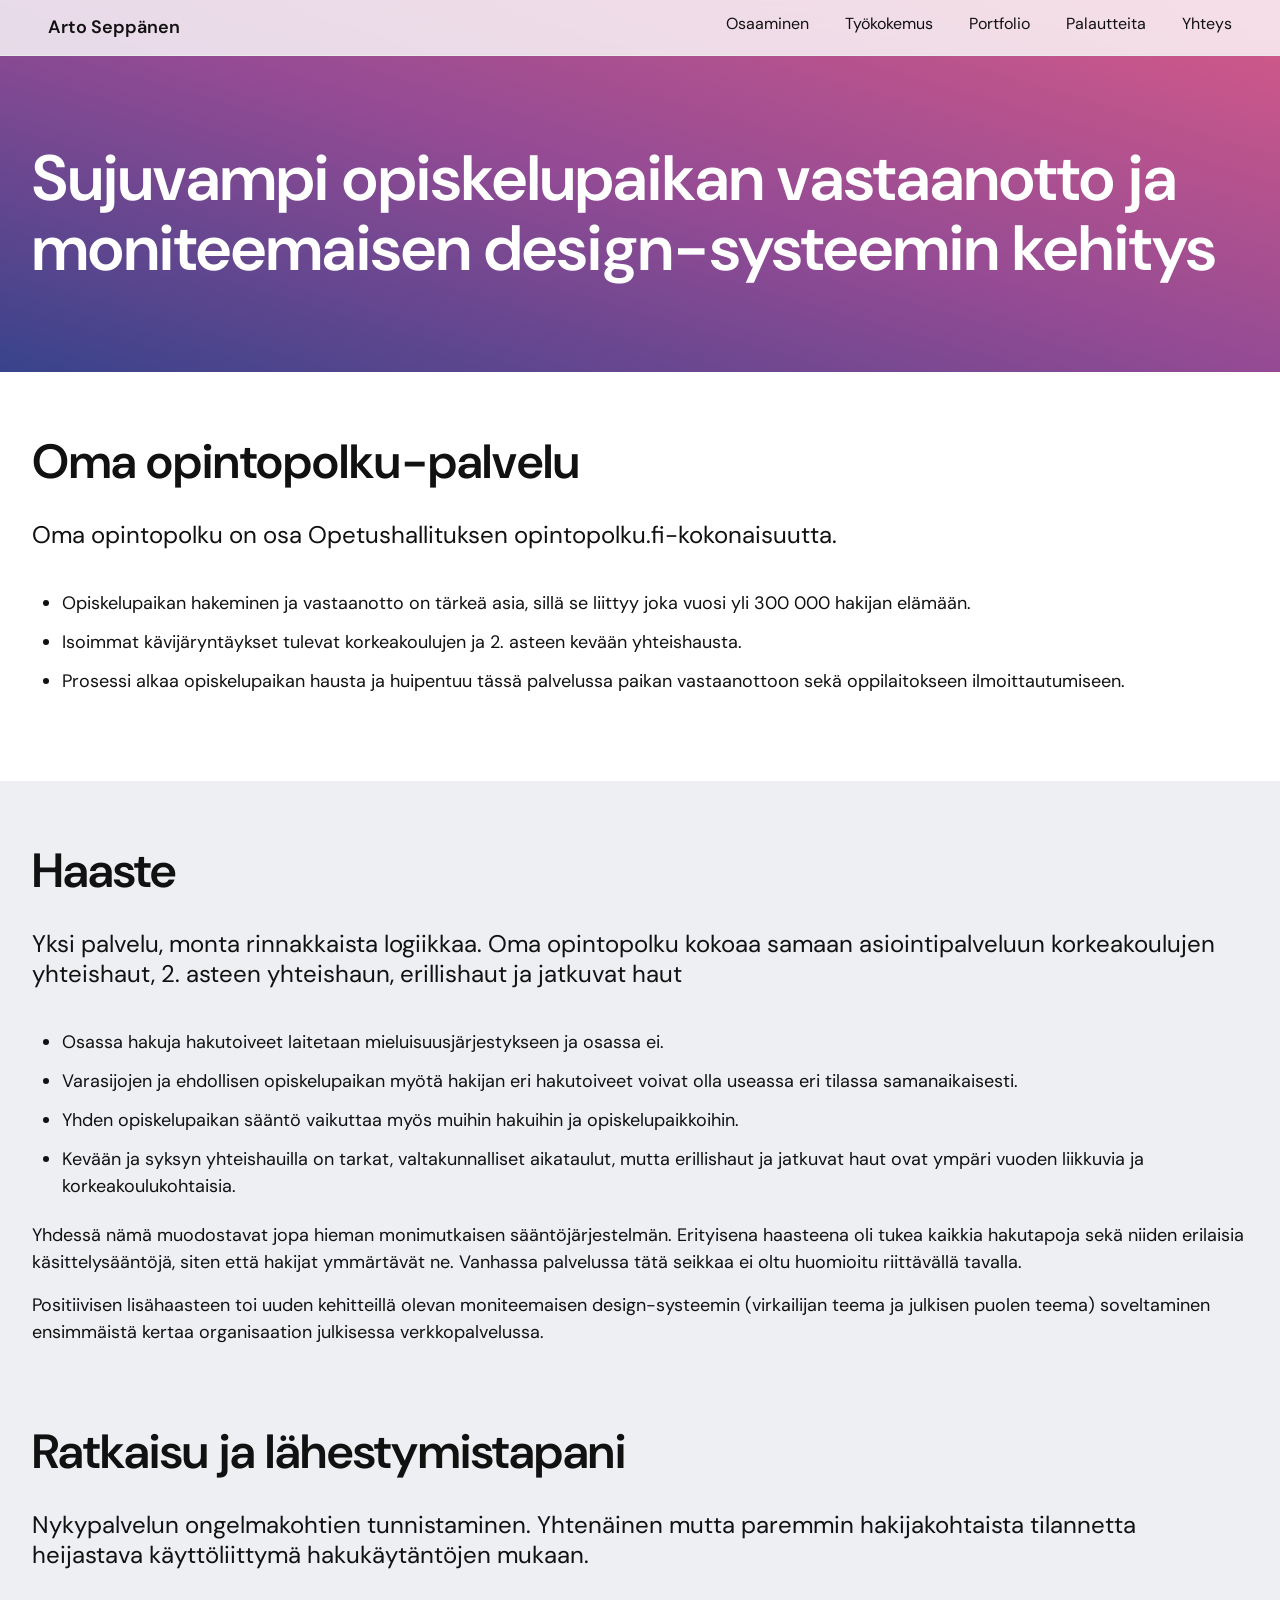
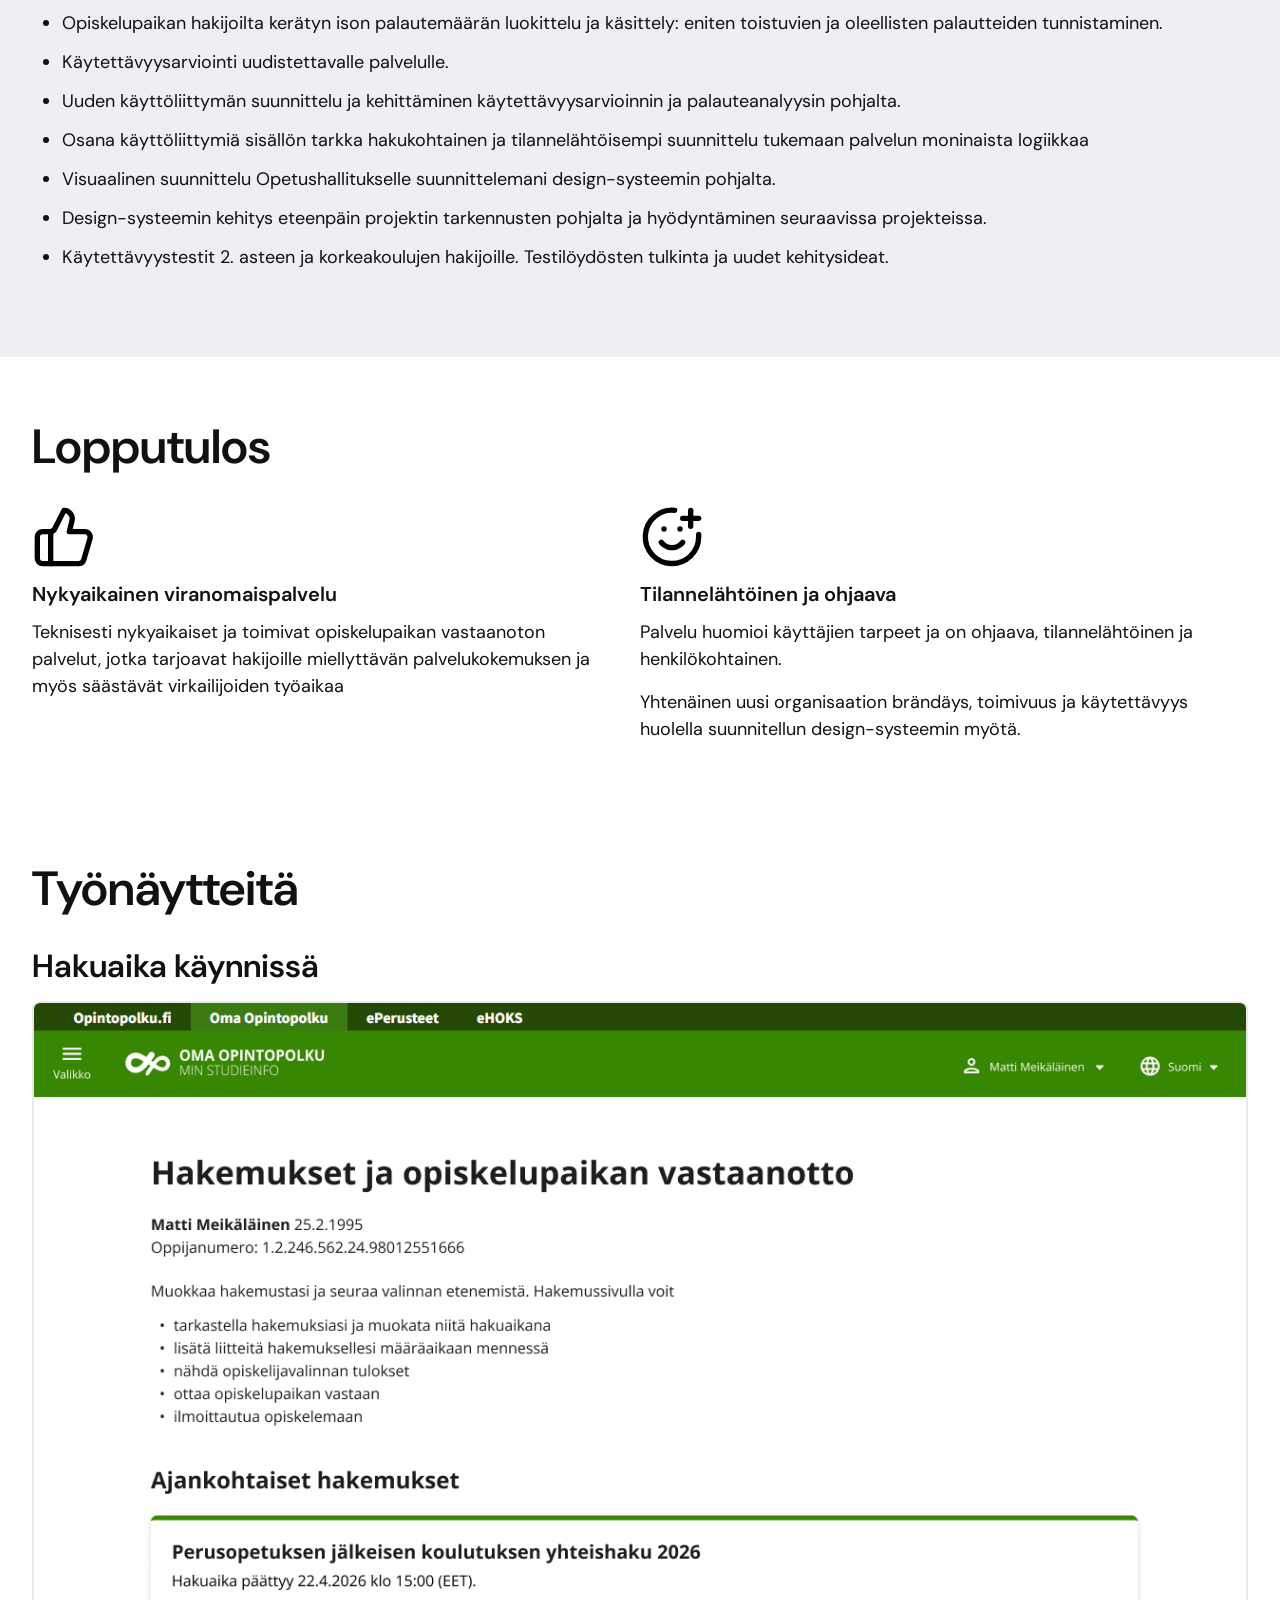
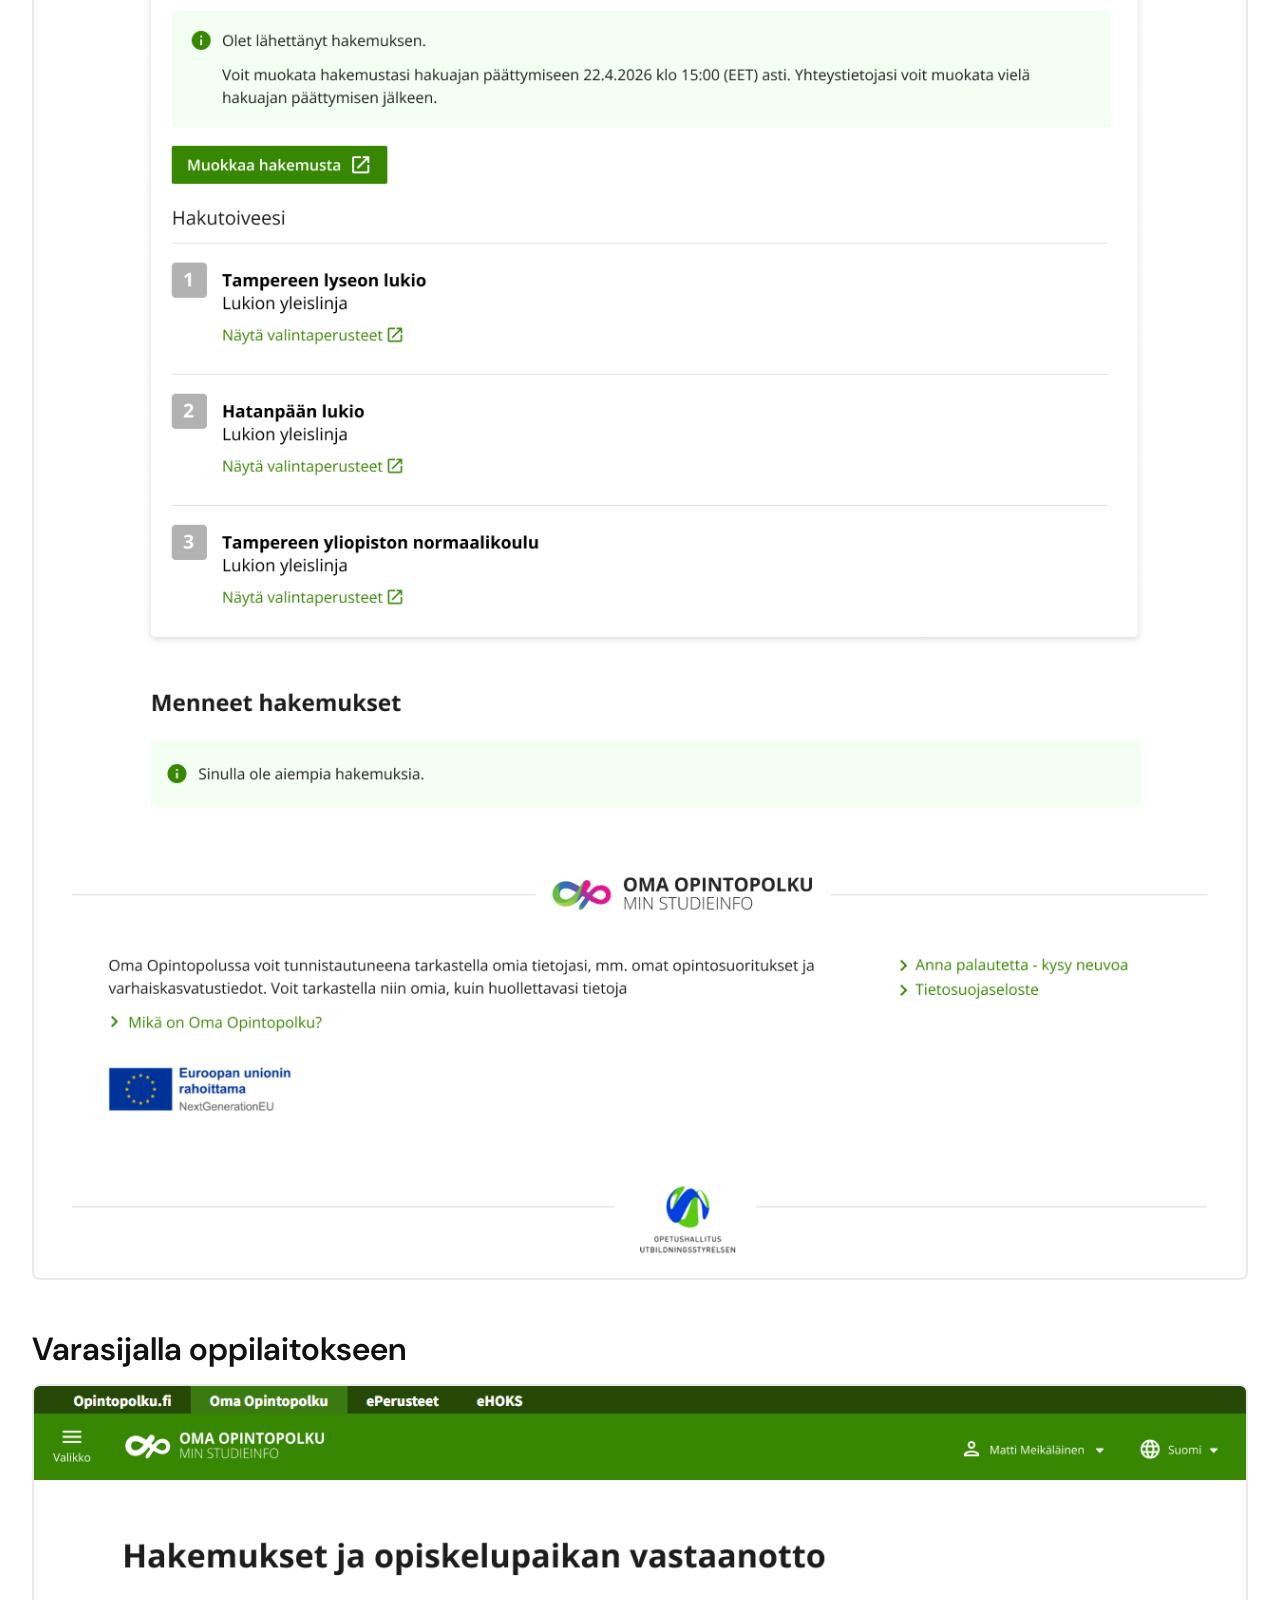
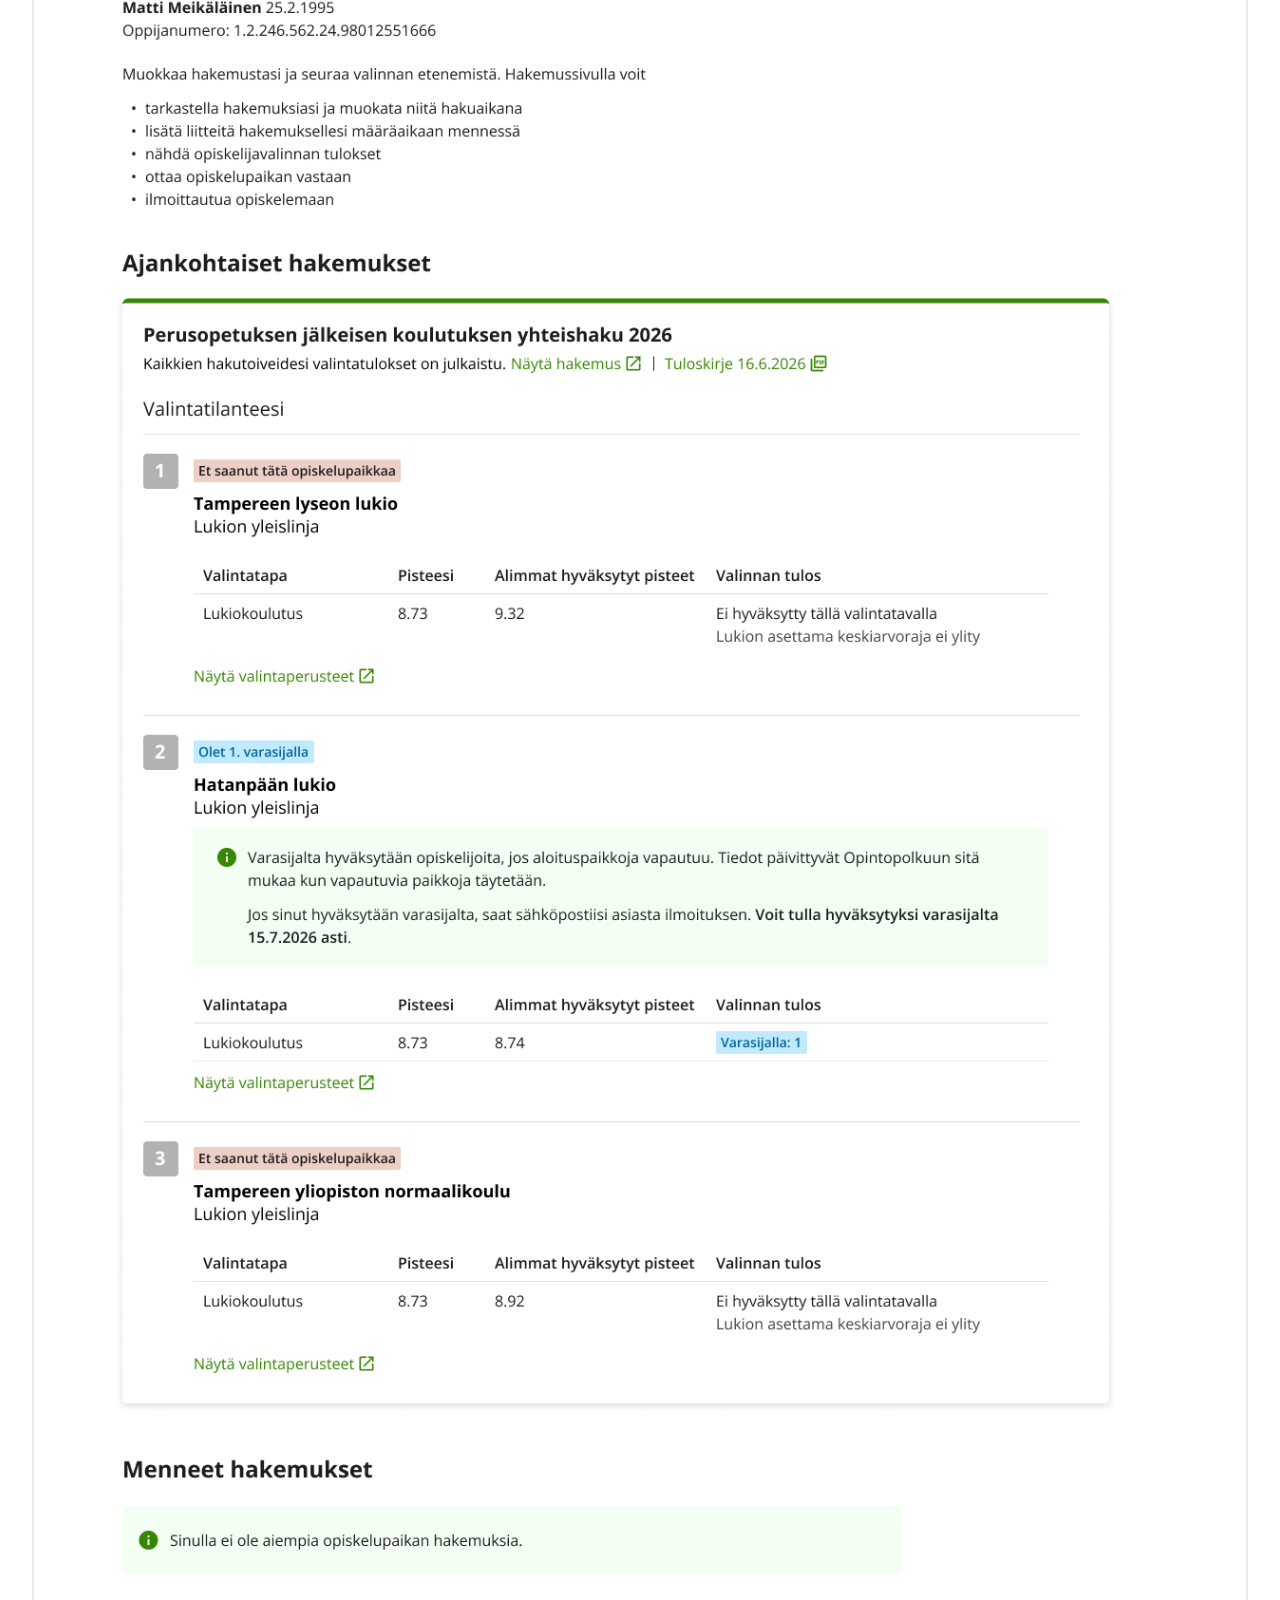
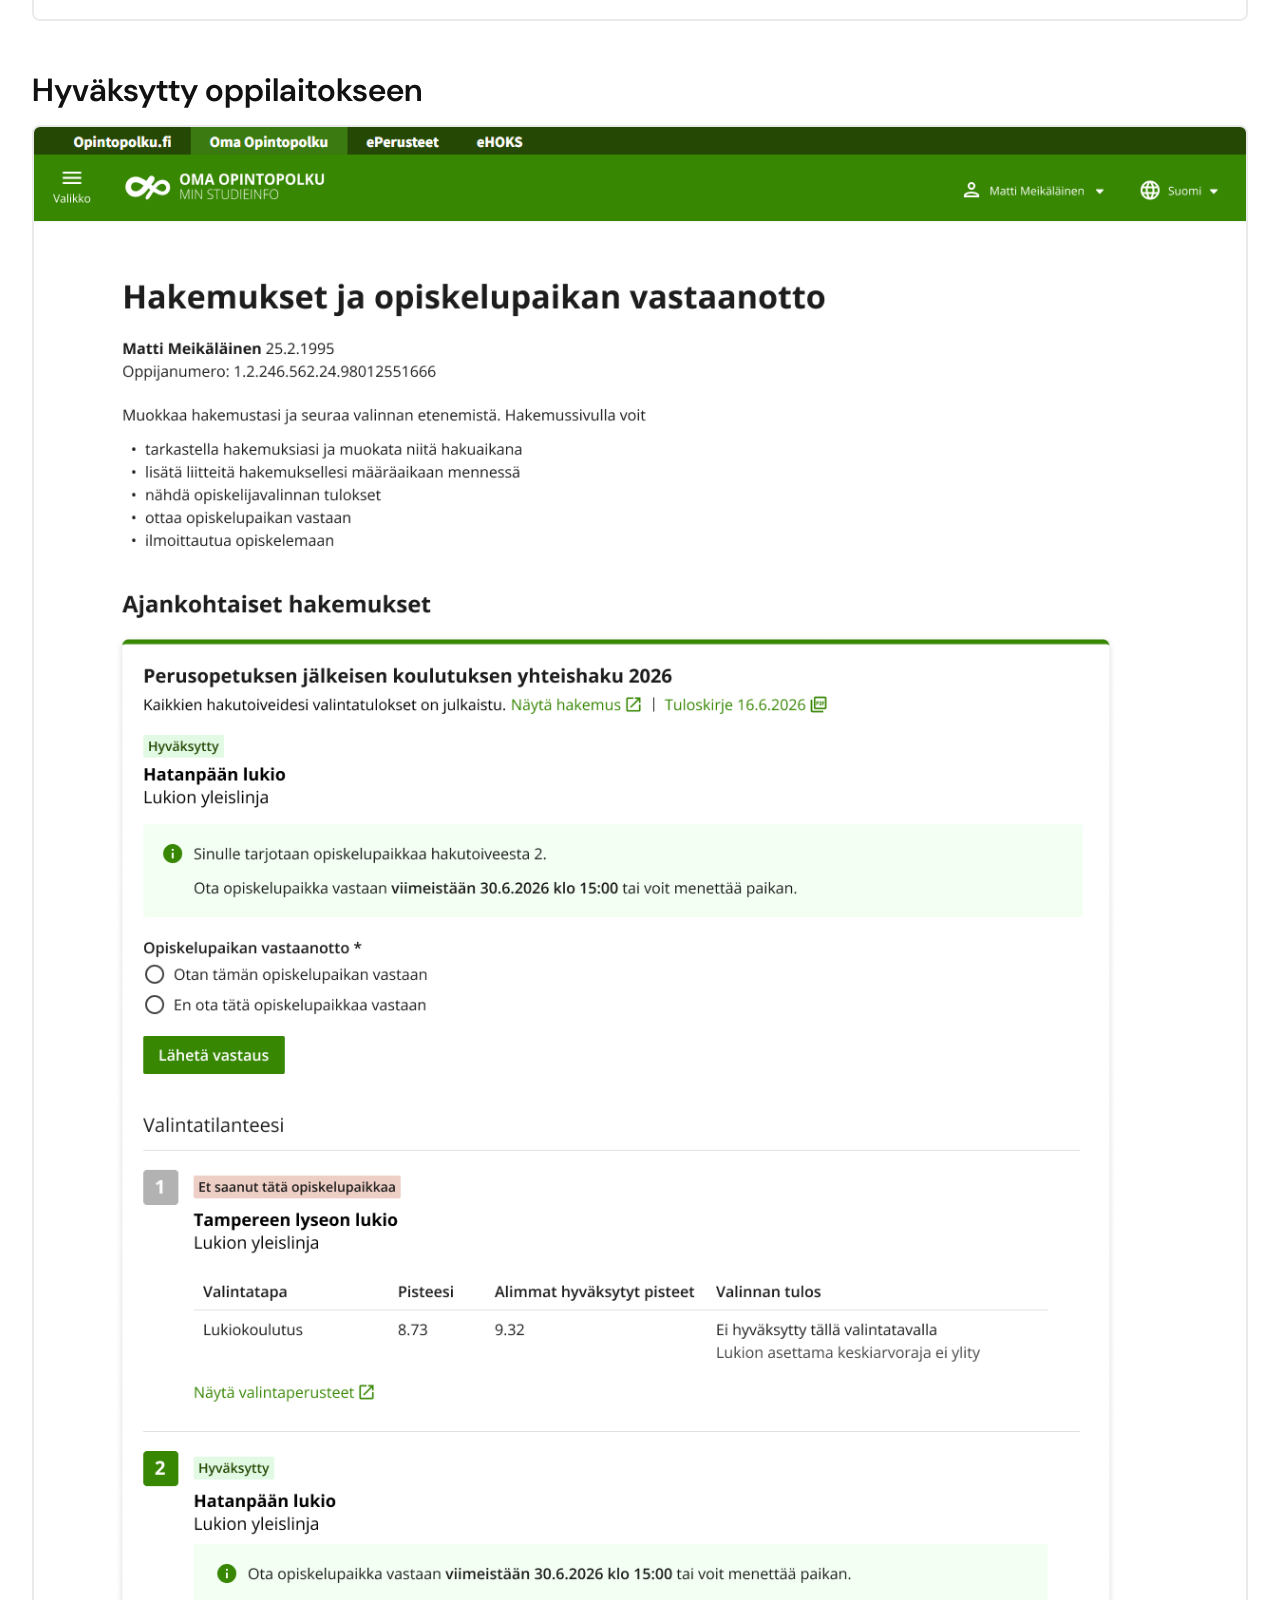
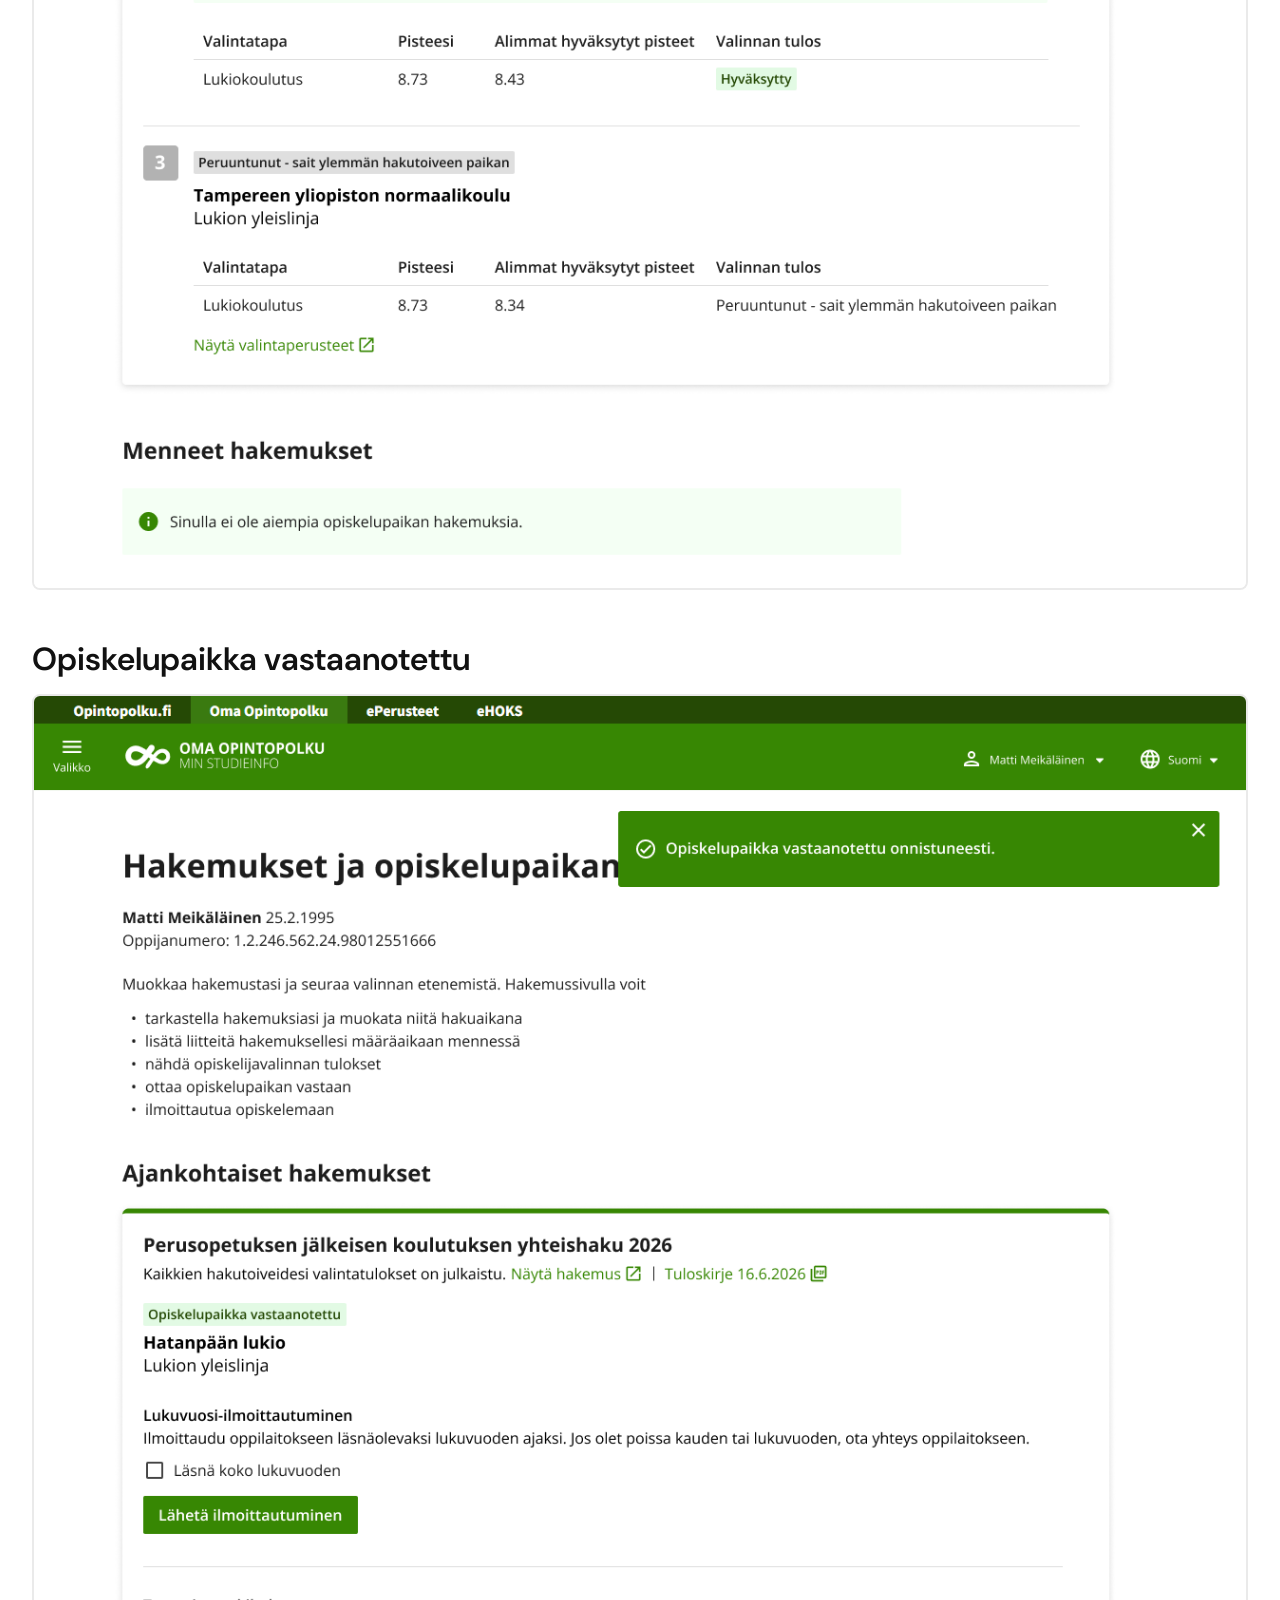
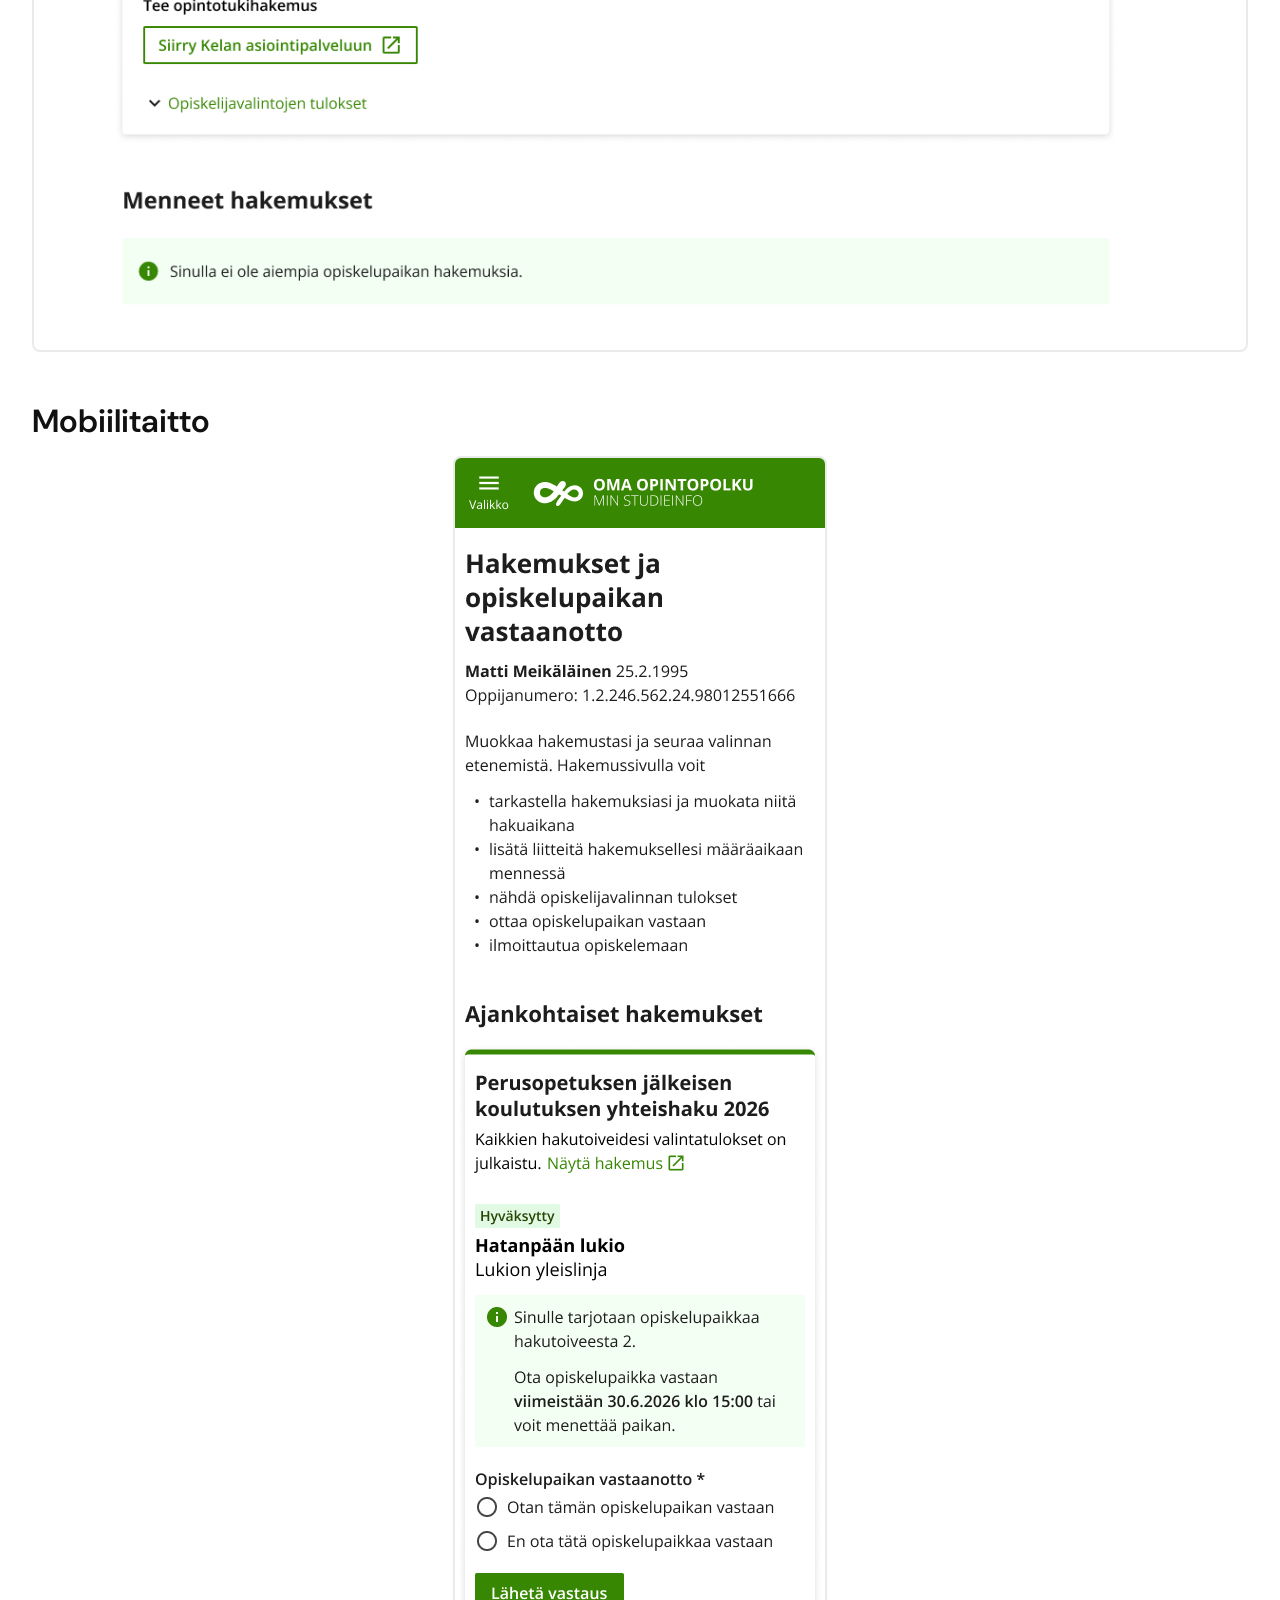
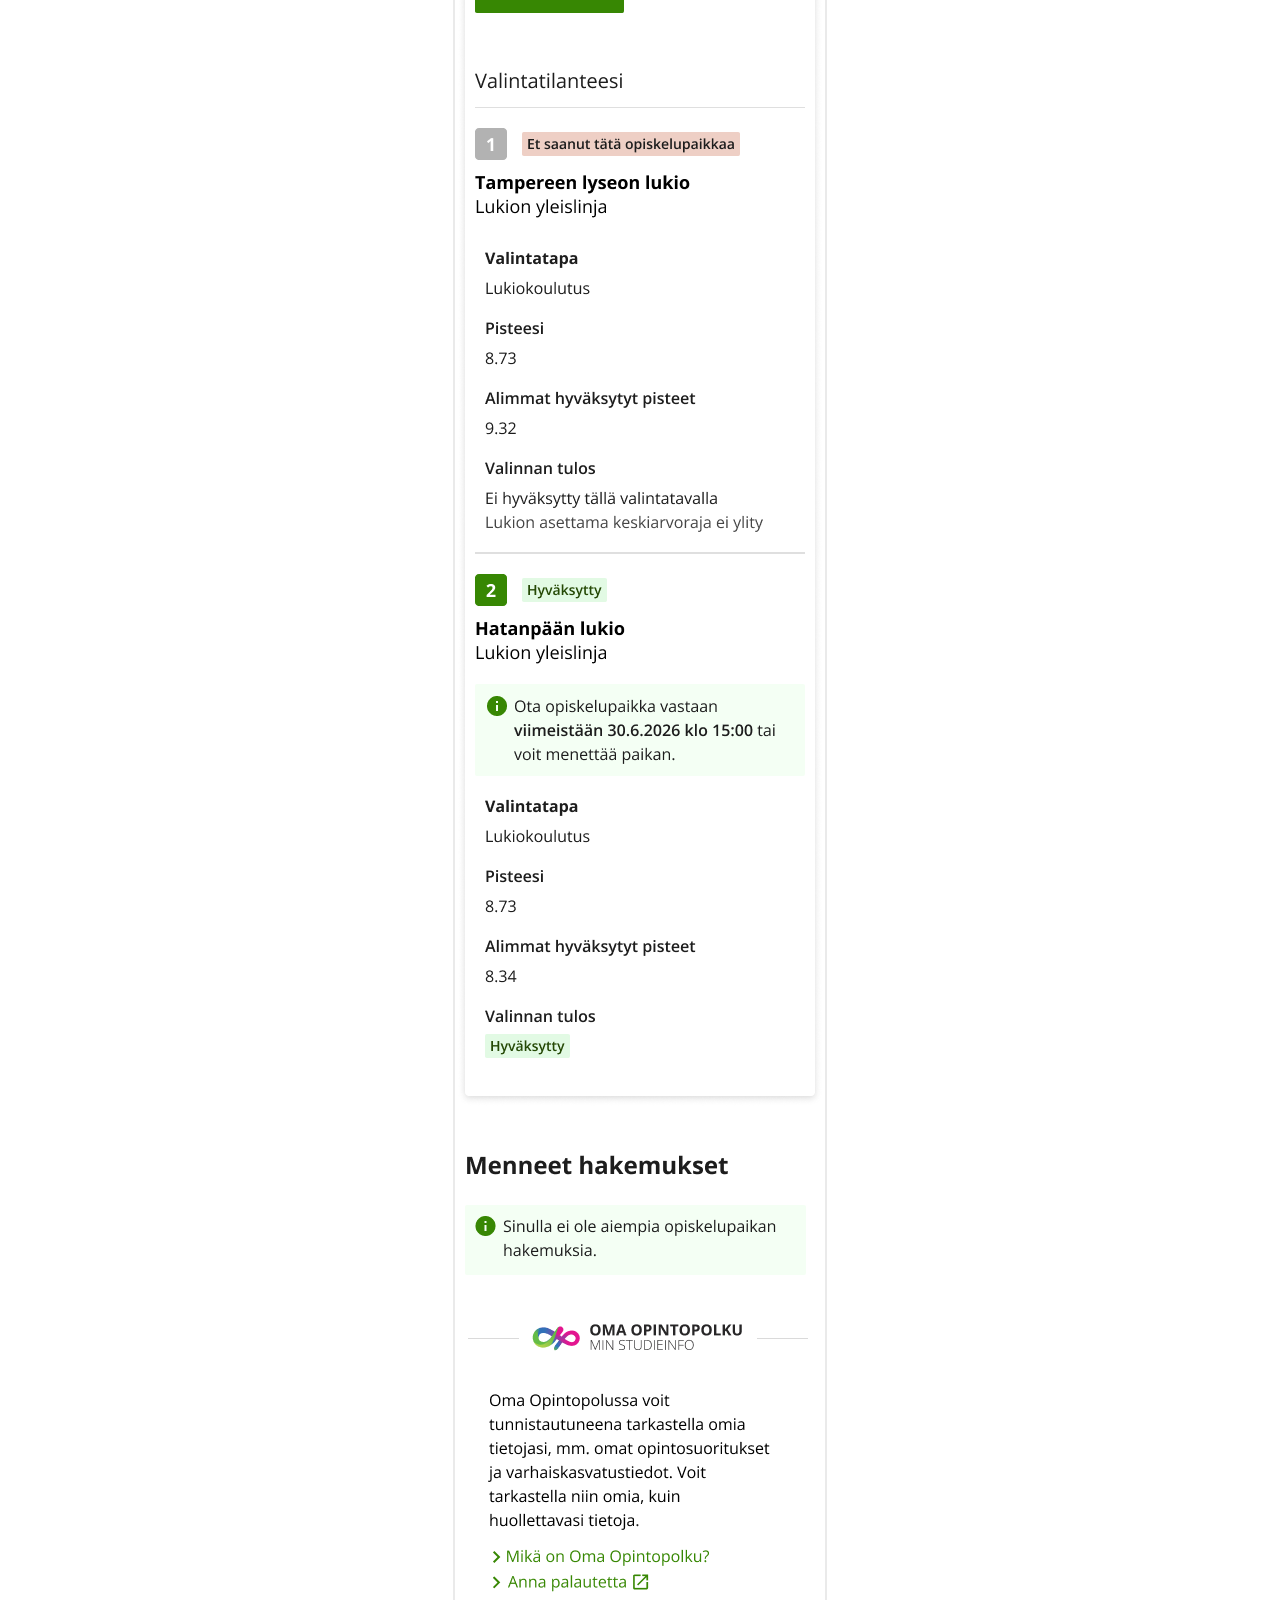
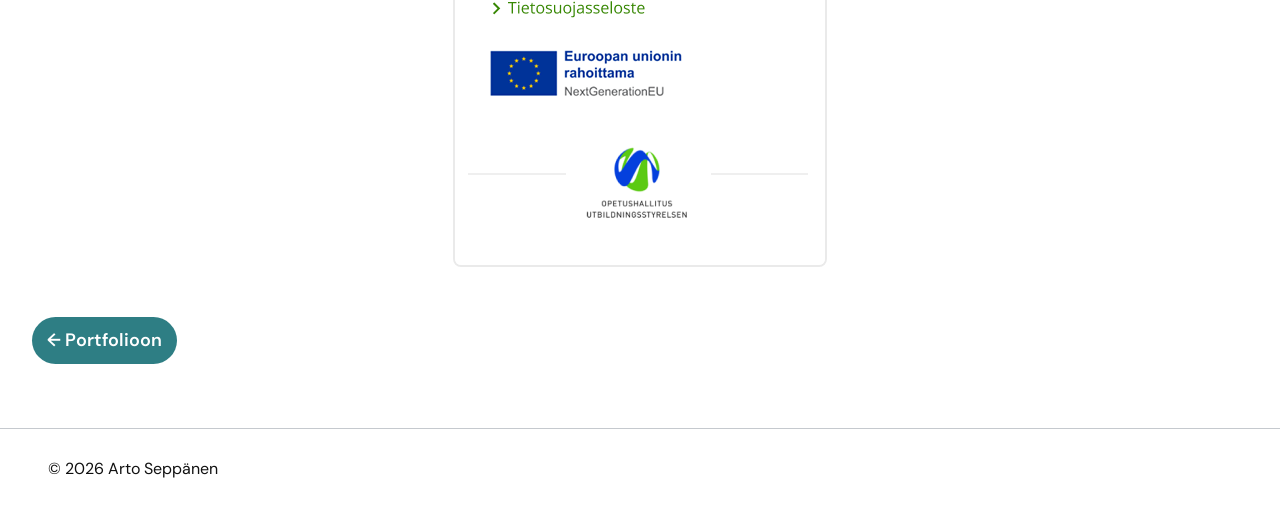
==== commit a3e65f4d: "Update projekti1.html" ====
--- a/projekti1.html
+++ b/projekti1.html
@@ -134,8 +134,10 @@
    <h3>Hakuaika käynnissä</h3>
 	<img class="portfoliokuva" src="oph1.png" alt="Hakuaika käynnissä">
 	
+	<!-- 
 	<h3>Hakuaika päättynyt</h3>
 	<img class="portfoliokuva" src="oph2.png" alt="Hakuaika päättynyt">
+    -->
 	
 	<h3>Varasijalla oppilaitokseen</h3>
 	<img class="portfoliokuva" src="oph3.png" alt="Varasijalla">
--- a/styles.css
+++ b/styles.css
@@ -181,7 +181,7 @@
       position: fixed;
       inset: 56px 0 0;
       background: var(--link);
-	  height: 408px;
+	  height: 417px;
       z-index: 199;
       display: none;
       flex-direction: column;
@@ -688,4 +688,4 @@
       outline: 2px solid var(--accent);
       outline-offset: 3px;
     }
-	+	
